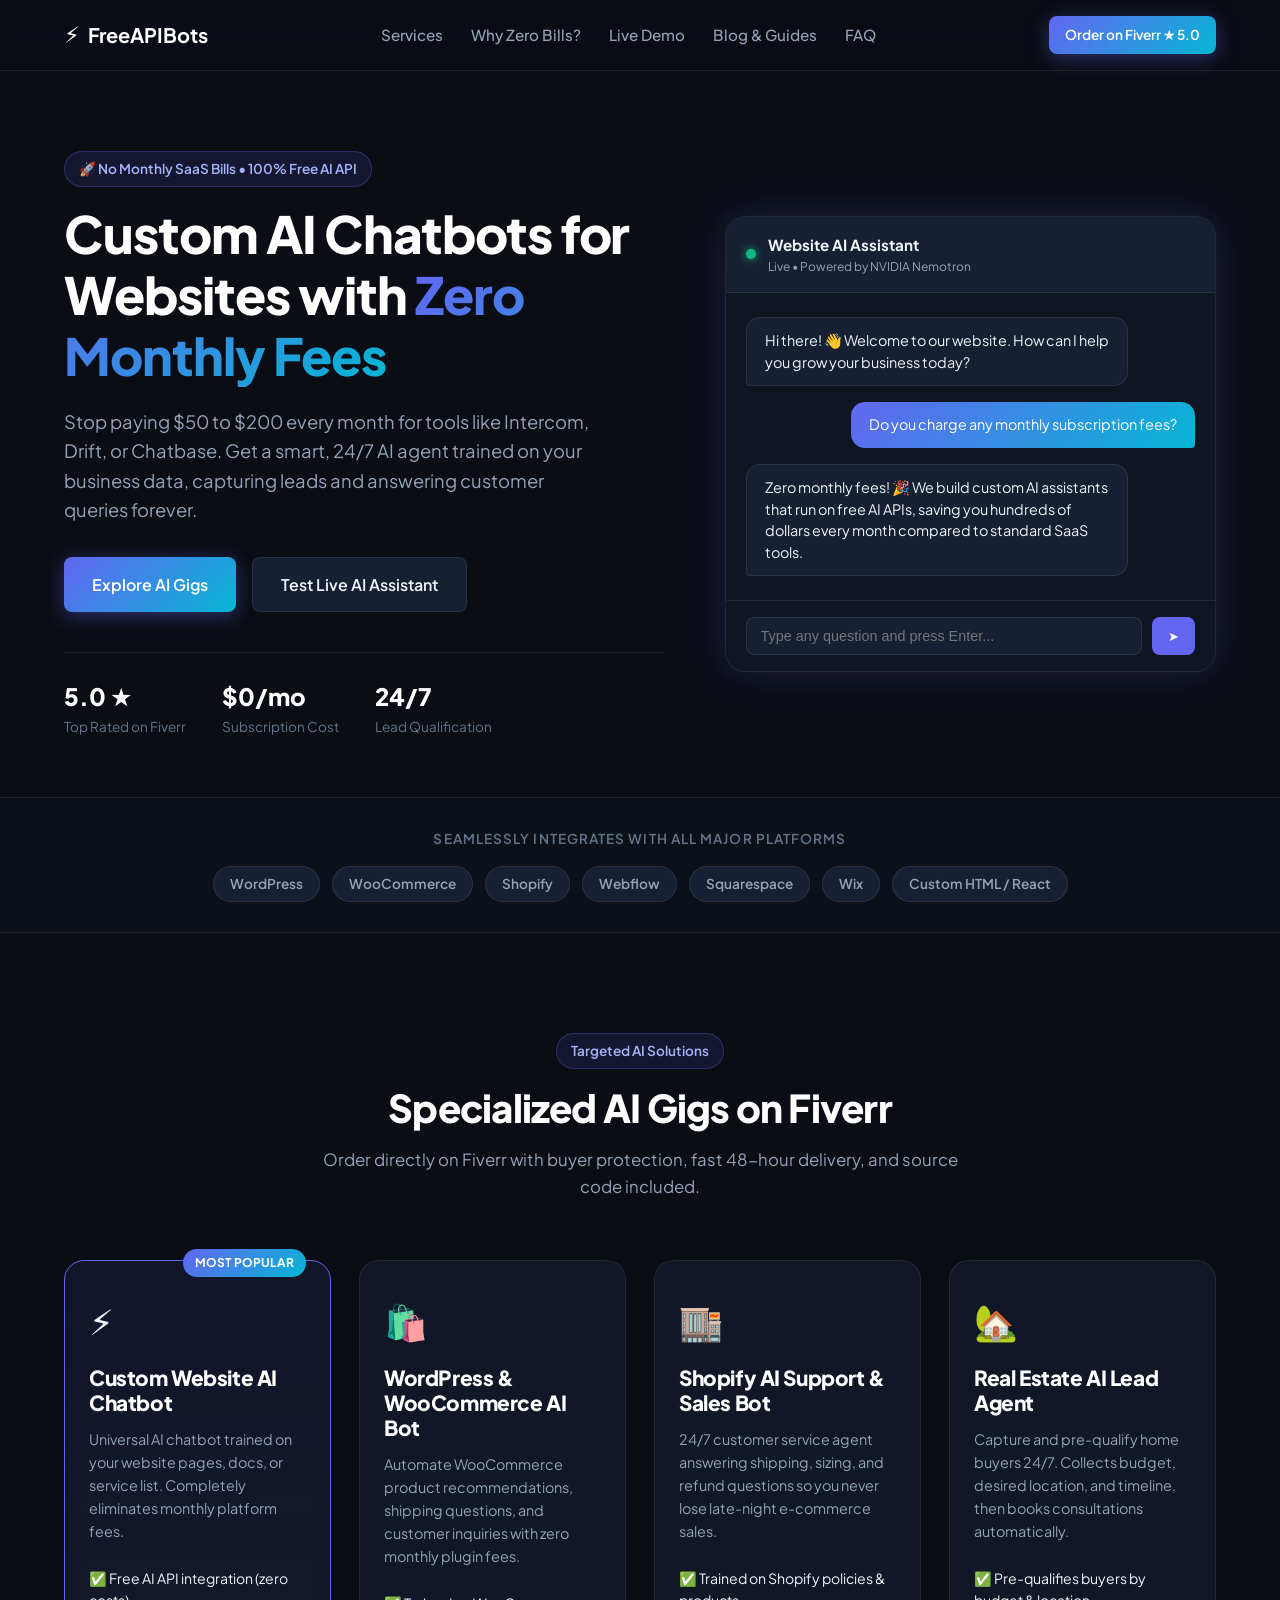
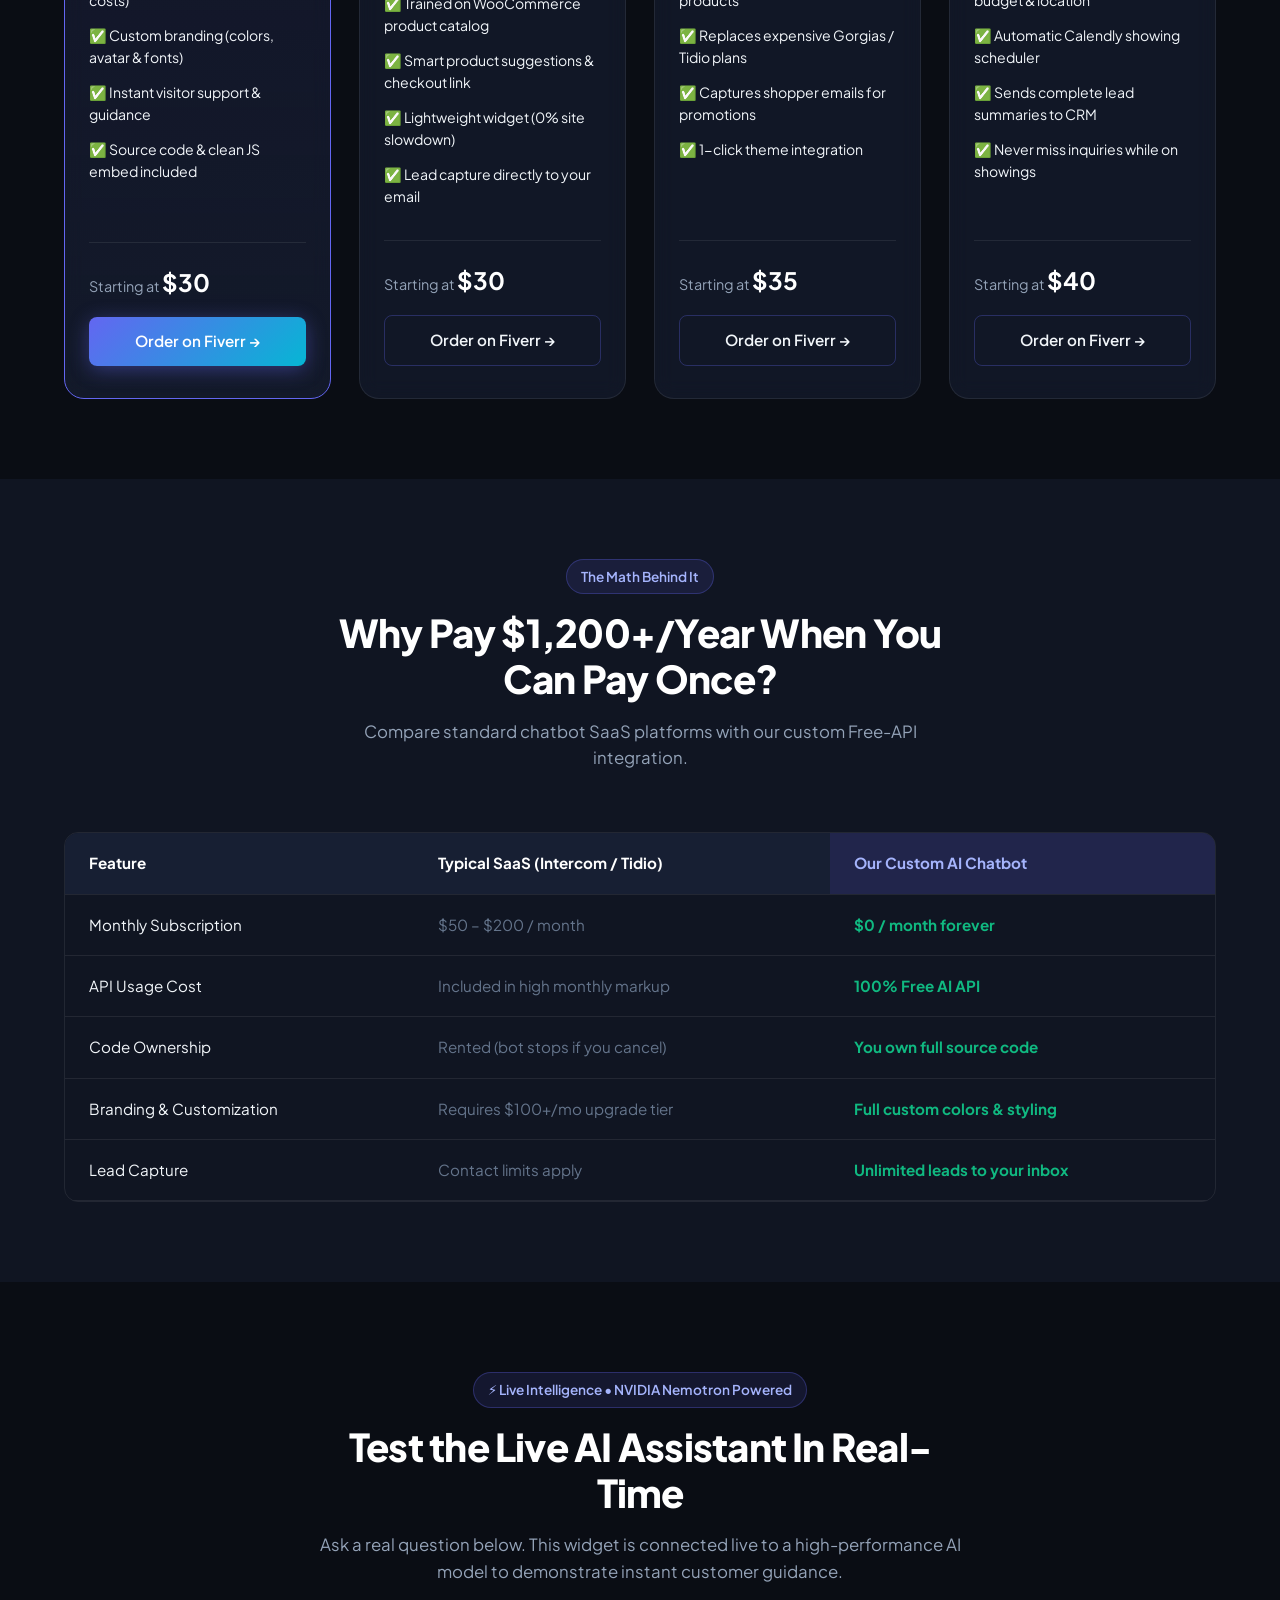
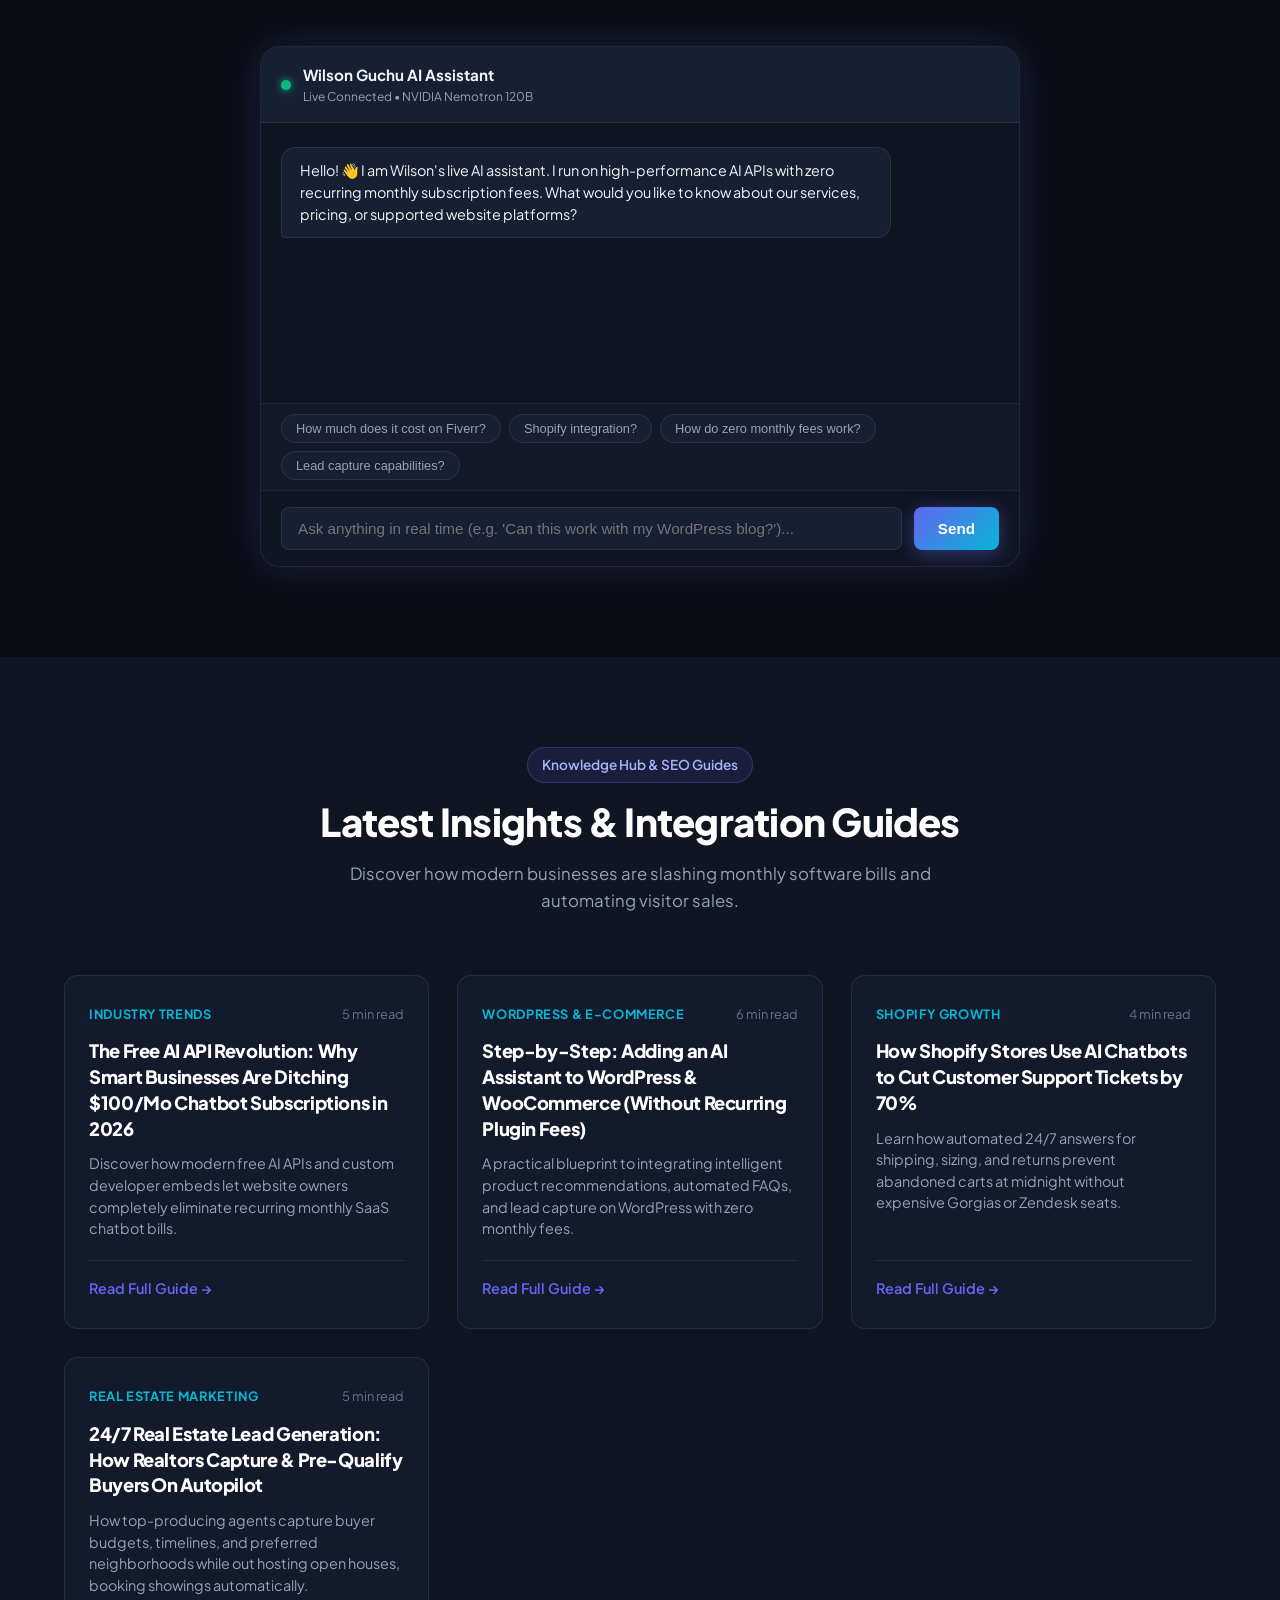
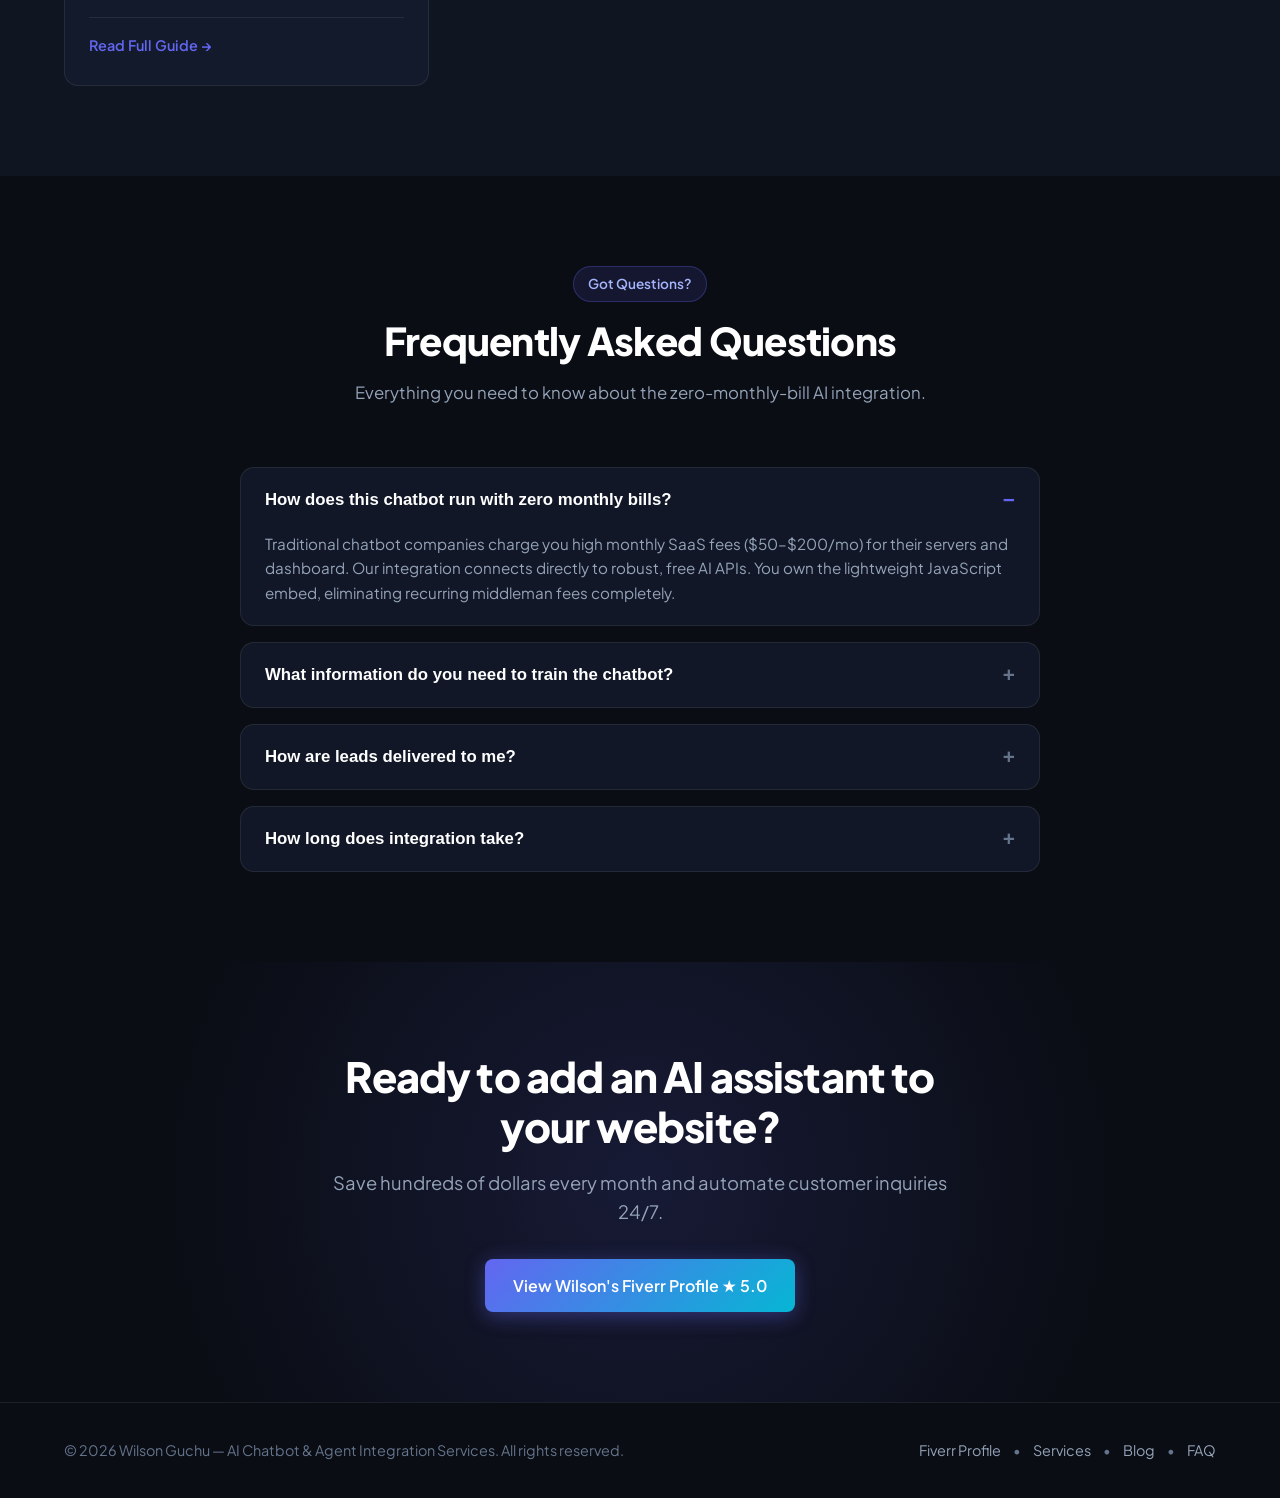
==== index.html @ 33b2b158 "iit" ====
<!DOCTYPE html>
<html lang="en">
<head>
  <meta charset="UTF-8">
  <meta name="viewport" content="width=device-width, initial-scale=1.0">
  <title>Custom AI Chatbot Integration for Websites | Zero Monthly Bills</title>
  <meta name="description" content="Hire an expert AI developer to build custom website chatbots and AI agents with ZERO monthly software fees. Powered by free AI APIs. WordPress, Shopify, Real Estate & more.">
  <meta name="keywords" content="ai chatbot for website, custom ai agent integration, no monthly fee chatbot, chatgpt website integration, wordpress ai chatbot, shopify ai customer support, real estate lead generation bot, free ai api chatbot tutorial">
  <link rel="canonical" href="https://no-monthly-fee-ai-chatbots.netlify.app/">

  <!-- Open Graph / Social Meta -->
  <meta property="og:type" content="website">
  <meta property="og:title" content="Custom AI Chatbots for Websites — Zero Monthly Fees">
  <meta property="og:description" content="Stop paying $50–$200/month for chatbot tools. Get a custom, branded AI agent integrated into your website powered by free AI APIs.">
  <meta property="og:url" content="https://no-monthly-fee-ai-chatbots.netlify.app/">

  <!-- Twitter Meta -->
  <meta name="twitter:card" content="summary_large_image">
  <meta name="twitter:title" content="Custom AI Chatbots for Websites | Zero Monthly Bills">
  <meta name="twitter:description" content="Custom-trained AI agents for WordPress, Shopify, and Real Estate. Zero recurring SaaS fees.">

  <!-- JSON-LD Structured Data for Google & AI Search Engines -->
  <script type="application/ld+json">
  {
    "@context": "https://schema.org",
    "@graph": [
      {
        "@type": "ProfessionalService",
        "@id": "https://no-monthly-fee-ai-chatbots.netlify.app/#service",
        "name": "Wilson Guchu — AI Chatbot & Agent Integration Services",
        "url": "https://no-monthly-fee-ai-chatbots.netlify.app/",
        "description": "Professional integration of custom AI chatbots, customer support agents, and lead generation bots into websites with zero monthly subscription fees.",
        "provider": {
          "@type": "Person",
          "name": "Wilson Guchu",
          "url": "https://www.fiverr.com/wilson_guchu",
          "jobTitle": "Full Stack AI Developer"
        },
        "aggregateRating": {
          "@type": "AggregateRating",
          "ratingValue": "5.0",
          "reviewCount": "1",
          "bestRating": "5"
        },
        "offers": [
          {
            "@type": "Offer",
            "name": "Core Website AI Chatbot Integration",
            "price": "30.00",
            "priceCurrency": "USD",
            "url": "https://www.fiverr.com/wilson_guchu/integrate-ai-agent-to-websites-no-monthly-bills-with-js"
          },
          {
            "@type": "Offer",
            "name": "WordPress & WooCommerce Custom AI Chatbot",
            "price": "30.00",
            "priceCurrency": "USD",
            "url": "https://www.fiverr.com/wilson_guchu/build-a-custom-ai-chatbot-for-wordpress-and-woocommerce-website"
          },
          {
            "@type": "Offer",
            "name": "Shopify AI Customer Support Agent",
            "price": "35.00",
            "priceCurrency": "USD",
            "url": "https://www.fiverr.com/wilson_guchu/create-an-ai-customer-support-chatbot-for-shopify-store"
          },
          {
            "@type": "Offer",
            "name": "Real Estate AI Lead Generation Chatbot",
            "price": "40.00",
            "priceCurrency": "USD",
            "url": "https://www.fiverr.com/wilson_guchu/build-an-ai-lead-generation-chatbot-for-real-estate-websites"
          }
        ]
      },
      {
        "@type": "Blog",
        "@id": "https://no-monthly-fee-ai-chatbots.netlify.app/#blog",
        "name": "AI Chatbot Integration & Automation Insights",
        "description": "Guides and tutorials on building custom AI assistants, reducing monthly software overhead, and boosting website conversions.",
        "blogPost": [
          {
            "@type": "BlogPosting",
            "headline": "The Free AI API Revolution: Why Smart Businesses Are Ditching $100/Mo Chatbot Subscriptions in 2026",
            "author": { "@type": "Person", "name": "Wilson Guchu" },
            "datePublished": "2026-11-16",
            "description": "How modern free AI APIs and custom embeds allow businesses to eliminate recurring monthly SaaS chatbot bills."
          },
          {
            "@type": "BlogPosting",
            "headline": "Step-by-Step: Adding an AI Assistant to WordPress & WooCommerce (Without Recurring Plugin Fees)",
            "author": { "@type": "Person", "name": "Wilson Guchu" },
            "datePublished": "2026-11-14",
            "description": "Practical guide to integrating intelligent product recommendations and FAQ bots on WordPress with zero monthly fees."
          },
          {
            "@type": "BlogPosting",
            "headline": "How Shopify Stores Use AI Chatbots to Cut Customer Support Tickets by 70%",
            "author": { "@type": "Person", "name": "Wilson Guchu" },
            "datePublished": "2026-11-12",
            "description": "Automating 24/7 order tracking, sizing, and refund answers for e-commerce stores without expensive Gorgias or Zendesk tiers."
          },
          {
            "@type": "BlogPosting",
            "headline": "24/7 Real Estate Lead Generation: How Realtors Capture & Pre-Qualify Buyers On Autopilot",
            "author": { "@type": "Person", "name": "Wilson Guchu" },
            "datePublished": "2026-11-10",
            "description": "How top real estate agents qualify buyer budgets and book property showings 24/7 using AI."
          }
        ]
      },
      {
        "@type": "FAQPage",
        "mainEntity": [
          {
            "@type": "Question",
            "name": "How does an AI chatbot work with zero monthly bills?",
            "acceptedAnswer": {
              "@type": "Answer",
              "text": "Traditional platforms charge $50–$200 every month just to host the widget. Our custom AI chatbot runs on free AI APIs, meaning you own the code and pay zero recurring platform or API subscription fees."
            }
          },
          {
            "@type": "Question",
            "name": "Which website platforms are supported?",
            "acceptedAnswer": {
              "@type": "Answer",
              "text": "We support WordPress, WooCommerce, Shopify, Webflow, Squarespace, Wix, and custom-coded websites built with HTML, React, PHP, or JavaScript."
            }
          },
          {
            "@type": "Question",
            "name": "Can the AI chatbot collect customer leads?",
            "acceptedAnswer": {
              "@type": "Answer",
              "text": "Yes. The AI agent asks visitors for their name, email, phone number, and project/purchase details, then forwards the qualified lead instantly to your inbox or CRM."
            }
          },
          {
            "@type": "Question",
            "name": "Will the AI chatbot slow down my website?",
            "acceptedAnswer": {
              "@type": "Answer",
              "text": "No. The integration script is lightweight (under 15KB) and loads asynchronously without impacting Google PageSpeed or Core Web Vitals."
            }
          }
        ]
      }
    ]
  }
  </script>

  <link rel="stylesheet" href="styles.css">
  <link rel="preconnect" href="https://fonts.googleapis.com">
  <link rel="preconnect" href="https://fonts.gstatic.com" crossorigin>
  <link href="https://fonts.googleapis.com/css2?family=Plus+Jakarta+Sans:wght@400;500;600;700;800&display=swap" rel="stylesheet">
</head>
<body>
  <!-- Header / Navigation -->
  <header class="header">
    <div class="container nav-container">
      <a href="#" class="logo">
        <span class="logo-icon">⚡</span>
        <span class="logo-text">FreeAPI<strong>Bots</strong></span>
      </a>
      <nav class="nav">
        <a href="#services">Services</a>
        <a href="#comparison">Why Zero Bills?</a>
        <a href="#demo">Live Demo</a>
        <a href="#blog">Blog & Guides</a>
        <a href="#faq">FAQ</a>
      </nav>
      <a href="https://www.fiverr.com/wilson_guchu" target="_blank" rel="noopener" class="btn btn-primary btn-sm">Order on Fiverr ★ 5.0</a>
    </div>
  </header>

  <!-- Hero Section -->
  <section class="hero">
    <div class="container hero-container">
      <div class="hero-content">
        <div class="badge">🚀 No Monthly SaaS Bills • 100% Free AI API</div>
        <h1 class="hero-title">Custom AI Chatbots for Websites with <span class="gradient-text">Zero Monthly Fees</span></h1>
        <p class="hero-subtitle">
          Stop paying $50 to $200 every month for tools like Intercom, Drift, or Chatbase. Get a smart, 24/7 AI agent trained on your business data, capturing leads and answering customer queries forever.
        </p>
        <div class="hero-actions">
          <a href="#services" class="btn btn-primary btn-lg">Explore AI Gigs</a>
          <a href="#demo" class="btn btn-secondary btn-lg">Test Live AI Assistant</a>
        </div>
        <div class="hero-stats">
          <div class="stat-item">
            <span class="stat-val">5.0 ★</span>
            <span class="stat-lbl">Top Rated on Fiverr</span>
          </div>
          <div class="stat-item">
            <span class="stat-val">$0/mo</span>
            <span class="stat-lbl">Subscription Cost</span>
          </div>
          <div class="stat-item">
            <span class="stat-val">24/7</span>
            <span class="stat-lbl">Lead Qualification</span>
          </div>
        </div>
      </div>

      <div class="hero-preview">
        <div class="chat-mockup">
          <div class="chat-header">
            <div class="chat-status-dot"></div>
            <div>
              <div class="chat-title">Website AI Assistant</div>
              <div class="chat-status">Live • Powered by NVIDIA Nemotron</div>
            </div>
          </div>
          <div class="chat-body" id="heroChatBody">
            <div class="chat-bubble bot">
              Hi there! 👋 Welcome to our website. How can I help you grow your business today?
            </div>
            <div class="chat-bubble user">
              Do you charge any monthly subscription fees?
            </div>
            <div class="chat-bubble bot">
              Zero monthly fees! 🎉 We build custom AI assistants that run on free AI APIs, saving you hundreds of dollars every month compared to standard SaaS tools.
            </div>
          </div>
          <form class="chat-footer" id="heroChatForm" onsubmit="handleHeroChatSubmit(event)">
            <input type="text" id="heroUserInput" placeholder="Type any question and press Enter..." autocomplete="off">
            <button type="submit" class="chat-send-btn">➤</button>
          </form>
        </div>
      </div>
    </div>
  </section>

  <!-- Supported Platforms -->
  <section class="platforms">
    <div class="container">
      <p class="platforms-title">Seamlessly integrates with all major platforms</p>
      <div class="platform-logos">
        <span class="platform-badge">WordPress</span>
        <span class="platform-badge">WooCommerce</span>
        <span class="platform-badge">Shopify</span>
        <span class="platform-badge">Webflow</span>
        <span class="platform-badge">Squarespace</span>
        <span class="platform-badge">Wix</span>
        <span class="platform-badge">Custom HTML / React</span>
      </div>
    </div>
  </section>

  <!-- Service Offerings / Fiverr Gigs -->
  <section class="services" id="services">
    <div class="container">
      <div class="section-header">
        <div class="badge">Targeted AI Solutions</div>
        <h2>Specialized AI Gigs on Fiverr</h2>
        <p>Order directly on Fiverr with buyer protection, fast 48-hour delivery, and source code included.</p>
      </div>

      <div class="services-grid">
        <!-- Gig 1: Core Gig -->
        <div class="service-card featured">
          <div class="card-tag">Most Popular</div>
          <div class="card-icon">⚡</div>
          <h3>Custom Website AI Chatbot</h3>
          <p class="card-desc">Universal AI chatbot trained on your website pages, docs, or service list. Completely eliminates monthly platform fees.</p>
          <ul class="card-features">
            <li>✅ Free AI API integration (zero costs)</li>
            <li>✅ Custom branding (colors, avatar & fonts)</li>
            <li>✅ Instant visitor support & guidance</li>
            <li>✅ Source code & clean JS embed included</li>
          </ul>
          <div class="card-footer">
            <div class="card-price">Starting at <strong>$30</strong></div>
            <a href="https://www.fiverr.com/wilson_guchu/integrate-ai-agent-to-websites-no-monthly-bills-with-js" target="_blank" rel="noopener" class="btn btn-primary btn-block">Order on Fiverr →</a>
          </div>
        </div>

        <!-- Gig 2: WordPress / WooCommerce -->
        <div class="service-card">
          <div class="card-icon">🛍️</div>
          <h3>WordPress & WooCommerce AI Bot</h3>
          <p class="card-desc">Automate WooCommerce product recommendations, shipping questions, and customer inquiries with zero monthly plugin fees.</p>
          <ul class="card-features">
            <li>✅ Trained on WooCommerce product catalog</li>
            <li>✅ Smart product suggestions & checkout link</li>
            <li>✅ Lightweight widget (0% site slowdown)</li>
            <li>✅ Lead capture directly to your email</li>
          </ul>
          <div class="card-footer">
            <div class="card-price">Starting at <strong>$30</strong></div>
            <a href="https://www.fiverr.com/wilson_guchu/build-a-custom-ai-chatbot-for-wordpress-and-woocommerce-website" target="_blank" rel="noopener" class="btn btn-outline btn-block">Order on Fiverr →</a>
          </div>
        </div>

        <!-- Gig 3: Shopify Support Agent -->
        <div class="service-card">
          <div class="card-icon">🏬</div>
          <h3>Shopify AI Support & Sales Bot</h3>
          <p class="card-desc">24/7 customer service agent answering shipping, sizing, and refund questions so you never lose late-night e-commerce sales.</p>
          <ul class="card-features">
            <li>✅ Trained on Shopify policies & products</li>
            <li>✅ Replaces expensive Gorgias / Tidio plans</li>
            <li>✅ Captures shopper emails for promotions</li>
            <li>✅ 1-click theme integration</li>
          </ul>
          <div class="card-footer">
            <div class="card-price">Starting at <strong>$35</strong></div>
            <a href="https://www.fiverr.com/wilson_guchu/create-an-ai-customer-support-chatbot-for-shopify-store" target="_blank" rel="noopener" class="btn btn-outline btn-block">Order on Fiverr →</a>
          </div>
        </div>

        <!-- Gig 4: Real Estate Lead Gen -->
        <div class="service-card">
          <div class="card-icon">🏡</div>
          <h3>Real Estate AI Lead Agent</h3>
          <p class="card-desc">Capture and pre-qualify home buyers 24/7. Collects budget, desired location, and timeline, then books consultations automatically.</p>
          <ul class="card-features">
            <li>✅ Pre-qualifies buyers by budget & location</li>
            <li>✅ Automatic Calendly showing scheduler</li>
            <li>✅ Sends complete lead summaries to CRM</li>
            <li>✅ Never miss inquiries while on showings</li>
          </ul>
          <div class="card-footer">
            <div class="card-price">Starting at <strong>$40</strong></div>
            <a href="https://www.fiverr.com/wilson_guchu/build-an-ai-lead-generation-chatbot-for-real-estate-websites" target="_blank" rel="noopener" class="btn btn-outline btn-block">Order on Fiverr →</a>
          </div>
        </div>
      </div>
    </div>
  </section>

  <!-- Cost Comparison Table -->
  <section class="comparison" id="comparison">
    <div class="container">
      <div class="section-header">
        <div class="badge">The Math Behind It</div>
        <h2>Why Pay $1,200+/Year When You Can Pay Once?</h2>
        <p>Compare standard chatbot SaaS platforms with our custom Free-API integration.</p>
      </div>

      <div class="table-wrapper">
        <table class="comparison-table">
          <thead>
            <tr>
              <th>Feature</th>
              <th>Typical SaaS (Intercom / Tidio)</th>
              <th class="highlight">Our Custom AI Chatbot</th>
            </tr>
          </thead>
          <tbody>
            <tr>
              <td>Monthly Subscription</td>
              <td class="negative">$50 – $200 / month</td>
              <td class="positive"><strong>$0 / month forever</strong></td>
            </tr>
            <tr>
              <td>API Usage Cost</td>
              <td class="negative">Included in high monthly markup</td>
              <td class="positive"><strong>100% Free AI API</strong></td>
            </tr>
            <tr>
              <td>Code Ownership</td>
              <td class="negative">Rented (bot stops if you cancel)</td>
              <td class="positive"><strong>You own full source code</strong></td>
            </tr>
            <tr>
              <td>Branding & Customization</td>
              <td class="negative">Requires $100+/mo upgrade tier</td>
              <td class="positive"><strong>Full custom colors & styling</strong></td>
            </tr>
            <tr>
              <td>Lead Capture</td>
              <td class="negative">Contact limits apply</td>
              <td class="positive"><strong>Unlimited leads to your inbox</strong></td>
            </tr>
          </tbody>
        </table>
      </div>
    </div>
  </section>

  <!-- Interactive Live Demo Section (POWERED BY LIVE NVIDIA AI) -->
  <section class="demo-section" id="demo">
    <div class="container">
      <div class="section-header">
        <div class="badge">⚡ Live Intelligence • NVIDIA Nemotron Powered</div>
        <h2>Test the Live AI Assistant In Real-Time</h2>
        <p>Ask a real question below. This widget is connected live to a high-performance AI model to demonstrate instant customer guidance.</p>
      </div>

      <div class="interactive-chat-box">
        <div class="chat-header">
          <div class="chat-status-dot"></div>
          <div>
            <div class="chat-title">Wilson Guchu AI Assistant</div>
            <div class="chat-status">Live Connected • NVIDIA Nemotron 120B</div>
          </div>
        </div>
        <div class="interactive-chat-messages" id="interactiveChat">
          <div class="chat-bubble bot">
            Hello! 👋 I am Wilson's live AI assistant. I run on high-performance AI APIs with zero recurring monthly subscription fees. What would you like to know about our services, pricing, or supported website platforms?
          </div>
        </div>
        <div class="quick-chips">
          <button class="chip" onclick="sendQuickMessage('How much does it cost to integrate on Fiverr?')">How much does it cost on Fiverr?</button>
          <button class="chip" onclick="sendQuickMessage('Can you build an AI bot for my Shopify store?')">Shopify integration?</button>
          <button class="chip" onclick="sendQuickMessage('How do I avoid monthly subscription fees?')">How do zero monthly fees work?</button>
          <button class="chip" onclick="sendQuickMessage('Can the bot capture customer emails and leads?')">Lead capture capabilities?</button>
        </div>
        <form class="interactive-chat-form" id="chatForm" onsubmit="handleChatSubmit(event)">
          <input type="text" id="userInput" placeholder="Ask anything in real time (e.g. 'Can this work with my WordPress blog?')..." autocomplete="off">
          <button type="submit" class="btn btn-primary">Send</button>
        </form>
      </div>
    </div>
  </section>

  <!-- NEW: SEO Blogs & Guides Section -->
  <section class="blog-section" id="blog">
    <div class="container">
      <div class="section-header">
        <div class="badge">Knowledge Hub & SEO Guides</div>
        <h2>Latest Insights & Integration Guides</h2>
        <p>Discover how modern businesses are slashing monthly software bills and automating visitor sales.</p>
      </div>

      <div class="blog-grid">
        <!-- Blog 1 -->
        <article class="blog-card" onclick="openBlogModal('free-ai-revolution')">
          <div class="blog-meta-top">
            <span class="blog-cat">Industry Trends</span>
            <span class="blog-read">5 min read</span>
          </div>
          <h3>The Free AI API Revolution: Why Smart Businesses Are Ditching $100/Mo Chatbot Subscriptions in 2026</h3>
          <p>Discover how modern free AI APIs and custom developer embeds let website owners completely eliminate recurring monthly SaaS chatbot bills.</p>
          <div class="blog-footer">
            <span class="read-more">Read Full Guide →</span>
          </div>
        </article>

        <!-- Blog 2 -->
        <article class="blog-card" onclick="openBlogModal('wordpress-ai-guide')">
          <div class="blog-meta-top">
            <span class="blog-cat">WordPress & E-Commerce</span>
            <span class="blog-read">6 min read</span>
          </div>
          <h3>Step-by-Step: Adding an AI Assistant to WordPress & WooCommerce (Without Recurring Plugin Fees)</h3>
          <p>A practical blueprint to integrating intelligent product recommendations, automated FAQs, and lead capture on WordPress with zero monthly fees.</p>
          <div class="blog-footer">
            <span class="read-more">Read Full Guide →</span>
          </div>
        </article>

        <!-- Blog 3 -->
        <article class="blog-card" onclick="openBlogModal('shopify-support-playbook')">
          <div class="blog-meta-top">
            <span class="blog-cat">Shopify Growth</span>
            <span class="blog-read">4 min read</span>
          </div>
          <h3>How Shopify Stores Use AI Chatbots to Cut Customer Support Tickets by 70%</h3>
          <p>Learn how automated 24/7 answers for shipping, sizing, and returns prevent abandoned carts at midnight without expensive Gorgias or Zendesk seats.</p>
          <div class="blog-footer">
            <span class="read-more">Read Full Guide →</span>
          </div>
        </article>

        <!-- Blog 4 -->
        <article class="blog-card" onclick="openBlogModal('real-estate-lead-gen')">
          <div class="blog-meta-top">
            <span class="blog-cat">Real Estate Marketing</span>
            <span class="blog-read">5 min read</span>
          </div>
          <h3>24/7 Real Estate Lead Generation: How Realtors Capture & Pre-Qualify Buyers On Autopilot</h3>
          <p>How top-producing agents capture buyer budgets, timelines, and preferred neighborhoods while out hosting open houses, booking showings automatically.</p>
          <div class="blog-footer">
            <span class="read-more">Read Full Guide →</span>
          </div>
        </article>
      </div>
    </div>
  </section>

  <!-- FAQ Section -->
  <section class="faq" id="faq">
    <div class="container">
      <div class="section-header">
        <div class="badge">Got Questions?</div>
        <h2>Frequently Asked Questions</h2>
        <p>Everything you need to know about the zero-monthly-bill AI integration.</p>
      </div>

      <div class="faq-list">
        <div class="faq-item">
          <button class="faq-question">How does this chatbot run with zero monthly bills?</button>
          <div class="faq-answer">
            <p>Traditional chatbot companies charge you high monthly SaaS fees ($50–$200/mo) for their servers and dashboard. Our integration connects directly to robust, free AI APIs. You own the lightweight JavaScript embed, eliminating recurring middleman fees completely.</p>
          </div>
        </div>

        <div class="faq-item">
          <button class="faq-question">What information do you need to train the chatbot?</button>
          <div class="faq-answer">
            <p>Simply provide your website link and any FAQs, service descriptions, pricing lists, or product details. The AI is custom-prompted and trained on this information to represent your business accurately.</p>
          </div>
        </div>

        <div class="faq-item">
          <button class="faq-question">How are leads delivered to me?</button>
          <div class="faq-answer">
            <p>Whenever a visitor provides their name, email, phone number, or inquiry details, the chatbot instantly emails the lead to your chosen email address or routes it directly to your CRM webhook.</p>
          </div>
        </div>

        <div class="faq-item">
          <button class="faq-question">How long does integration take?</button>
          <div class="faq-answer">
            <p>Most gig packages are delivered within 48 to 72 hours. All deliveries include clean source code, installation instructions, and testing on your staging or live website.</p>
          </div>
        </div>
      </div>
    </div>
  </section>

  <!-- CTA Banner -->
  <section class="cta-banner">
    <div class="container cta-container">
      <h2>Ready to add an AI assistant to your website?</h2>
      <p>Save hundreds of dollars every month and automate customer inquiries 24/7.</p>
      <div class="cta-actions">
        <a href="https://www.fiverr.com/wilson_guchu" target="_blank" rel="noopener" class="btn btn-primary btn-lg">View Wilson's Fiverr Profile ★ 5.0</a>
      </div>
    </div>
  </section>

  <!-- Footer -->
  <footer class="footer">
    <div class="container footer-container">
      <p>© 2026 Wilson Guchu — AI Chatbot & Agent Integration Services. All rights reserved.</p>
      <p class="footer-links">
        <a href="https://www.fiverr.com/wilson_guchu" target="_blank" rel="noopener">Fiverr Profile</a> •
        <a href="#services">Services</a> •
        <a href="#blog">Blog</a> •
        <a href="#faq">FAQ</a>
      </p>
    </div>
  </footer>

  <!-- Modal for In-Depth Blog Articles -->
  <div class="modal-overlay" id="blogModal">
    <div class="modal-dialog">
      <button class="modal-close" onclick="closeBlogModal()">✕</button>
      <div class="modal-header">
        <div class="modal-meta" id="modalMeta">Category • Date</div>
        <h2 class="modal-title" id="modalTitle">Article Title</h2>
      </div>
      <div class="modal-body" id="modalBody">
        <!-- Injected via script.js -->
      </div>
    </div>
  </div>

  <script src="script.js"></script>
</body>
</html>
---- styles.css ----
/* ==========================================================================
   CSS Stylesheet for AI Chatbot Marketing Website
   ========================================================================== */

:root {
  --bg-primary: #0a0d14;
  --bg-secondary: #101522;
  --bg-tertiary: #171f33;
  --bg-card: rgba(23, 31, 51, 0.6);
  --border-color: rgba(255, 255, 255, 0.08);
  --border-highlight: rgba(99, 102, 241, 0.3);
  --text-main: #f1f5f9;
  --text-muted: #94a3b8;
  --text-dim: #64748b;
  --accent-primary: #6366f1;
  --accent-secondary: #06b6d4;
  --accent-gradient: linear-gradient(135deg, #6366f1 0%, #06b6d4 100%);
  --success: #10b981;
  --warning: #f59e0b;
  --danger: #ef4444;
  --font-family: 'Plus Jakarta Sans', system-ui, -apple-system, sans-serif;
  --radius-sm: 8px;
  --radius-md: 14px;
  --radius-lg: 20px;
  --shadow-glow: 0 0 40px rgba(99, 102, 241, 0.2);
}

*, *::before, *::after {
  box-sizing: border-box;
  margin: 0;
  padding: 0;
}

html {
  scroll-behavior: smooth;
  font-family: var(--font-family);
  background-color: var(--bg-primary);
  color: var(--text-main);
  line-height: 1.6;
}

body {
  overflow-x: hidden;
  min-height: 100vh;
}

.container {
  max-width: 1200px;
  margin: 0 auto;
  padding: 0 24px;
}

/* Typography & Utilities */
h1, h2, h3 {
  font-weight: 800;
  line-height: 1.2;
  color: #fff;
  letter-spacing: -0.02em;
}

.gradient-text {
  background: var(--accent-gradient);
  -webkit-background-clip: text;
  -webkit-text-fill-color: transparent;
}

.badge {
  display: inline-flex;
  align-items: center;
  gap: 6px;
  padding: 6px 14px;
  border-radius: 9999px;
  font-size: 0.85rem;
  font-weight: 600;
  background: rgba(99, 102, 241, 0.12);
  border: 1px solid rgba(99, 102, 241, 0.3);
  color: #a5b4fc;
  margin-bottom: 16px;
}

/* Buttons */
.btn {
  display: inline-flex;
  align-items: center;
  justify-content: center;
  gap: 8px;
  padding: 12px 24px;
  border-radius: var(--radius-sm);
  font-weight: 600;
  font-size: 0.95rem;
  text-decoration: none;
  cursor: pointer;
  transition: all 0.25s ease;
  border: none;
}

.btn-primary {
  background: var(--accent-gradient);
  color: #ffffff;
  box-shadow: 0 4px 20px rgba(99, 102, 241, 0.4);
}

.btn-primary:hover {
  transform: translateY(-2px);
  box-shadow: 0 6px 25px rgba(99, 102, 241, 0.6);
}

.btn-secondary {
  background: var(--bg-tertiary);
  color: var(--text-main);
  border: 1px solid var(--border-color);
}

.btn-secondary:hover {
  background: rgba(255, 255, 255, 0.08);
  border-color: rgba(255, 255, 255, 0.2);
}

.btn-outline {
  background: transparent;
  color: var(--text-main);
  border: 1px solid var(--border-highlight);
}

.btn-outline:hover {
  background: rgba(99, 102, 241, 0.1);
  border-color: var(--accent-primary);
  color: #fff;
}

.btn-sm {
  padding: 8px 16px;
  font-size: 0.85rem;
}

.btn-lg {
  padding: 14px 28px;
  font-size: 1rem;
}

.btn-block {
  width: 100%;
}

/* Header */
.header {
  position: sticky;
  top: 0;
  z-index: 100;
  backdrop-filter: blur(16px);
  background: rgba(10, 13, 20, 0.85);
  border-bottom: 1px solid var(--border-color);
  padding: 16px 0;
}

.nav-container {
  display: flex;
  align-items: center;
  justify-content: space-between;
}

.logo {
  display: flex;
  align-items: center;
  gap: 8px;
  text-decoration: none;
  color: #fff;
  font-size: 1.25rem;
  font-weight: 700;
}

.logo-icon {
  font-size: 1.4rem;
}

.nav {
  display: flex;
  gap: 28px;
}

.nav a {
  text-decoration: none;
  color: var(--text-muted);
  font-size: 0.95rem;
  font-weight: 500;
  transition: color 0.2s;
}

.nav a:hover {
  color: #fff;
}

/* Hero Section */
.hero {
  padding: 80px 0 60px;
  position: relative;
}

.hero-container {
  display: grid;
  grid-template-columns: 1.1fr 0.9fr;
  gap: 60px;
  align-items: center;
}

.hero-title {
  font-size: 3.2rem;
  margin-bottom: 20px;
}

.hero-subtitle {
  font-size: 1.15rem;
  color: var(--text-muted);
  margin-bottom: 32px;
  max-width: 540px;
}

.hero-actions {
  display: flex;
  gap: 16px;
  margin-bottom: 40px;
}

.hero-stats {
  display: flex;
  gap: 36px;
  padding-top: 24px;
  border-top: 1px solid var(--border-color);
}

.stat-item {
  display: flex;
  flex-direction: column;
}

.stat-val {
  font-size: 1.5rem;
  font-weight: 800;
  color: #fff;
}

.stat-lbl {
  font-size: 0.85rem;
  color: var(--text-dim);
}

/* Chat Mockup */
.chat-mockup {
  background: var(--bg-secondary);
  border: 1px solid var(--border-color);
  border-radius: var(--radius-lg);
  box-shadow: var(--shadow-glow);
  overflow: hidden;
}

.chat-header {
  display: flex;
  align-items: center;
  gap: 12px;
  padding: 16px 20px;
  background: var(--bg-tertiary);
  border-bottom: 1px solid var(--border-color);
}

.chat-status-dot {
  width: 10px;
  height: 10px;
  border-radius: 50%;
  background: var(--success);
  box-shadow: 0 0 8px var(--success);
}

.chat-title {
  font-weight: 700;
  font-size: 0.95rem;
}

.chat-status {
  font-size: 0.75rem;
  color: var(--text-muted);
}

.chat-body {
  padding: 24px 20px;
  display: flex;
  flex-direction: column;
  gap: 16px;
  min-height: 280px;
}

.chat-bubble {
  max-width: 85%;
  padding: 12px 18px;
  border-radius: var(--radius-md);
  font-size: 0.9rem;
  line-height: 1.5;
  animation: fadeIn 0.25s ease-in;
}

@keyframes fadeIn {
  from { opacity: 0; transform: translateY(6px); }
  to { opacity: 1; transform: translateY(0); }
}

.chat-bubble.bot {
  background: var(--bg-tertiary);
  color: var(--text-main);
  align-self: flex-start;
  border-bottom-left-radius: 4px;
  border: 1px solid var(--border-color);
}

.chat-bubble.user {
  background: var(--accent-gradient);
  color: #fff;
  align-self: flex-end;
  border-bottom-right-radius: 4px;
}

/* Typing Indicator Animation */
.chat-bubble.typing {
  display: inline-flex;
  align-items: center;
  gap: 4px;
  padding: 14px 20px;
}

.dot {
  width: 6px;
  height: 6px;
  background: var(--text-muted);
  border-radius: 50%;
  display: inline-block;
  animation: bounce 1.2s infinite ease-in-out;
}

.dot:nth-child(2) { animation-delay: 0.2s; }
.dot:nth-child(3) { animation-delay: 0.4s; }

@keyframes bounce {
  0%, 80%, 100% { transform: translateY(0); opacity: 0.4; }
  40% { transform: translateY(-6px); opacity: 1; }
}

.chat-footer {
  display: flex;
  gap: 10px;
  padding: 16px 20px;
  border-top: 1px solid var(--border-color);
  background: var(--bg-secondary);
}

.chat-footer input {
  flex: 1;
  background: var(--bg-tertiary);
  border: 1px solid var(--border-color);
  border-radius: var(--radius-sm);
  padding: 10px 14px;
  color: #fff;
  font-size: 0.9rem;
  outline: none;
}

.chat-footer input:focus {
  border-color: var(--accent-primary);
}

.chat-send-btn {
  background: var(--accent-primary);
  border: none;
  color: #fff;
  padding: 0 16px;
  border-radius: var(--radius-sm);
  cursor: pointer;
}

/* Platforms Banner */
.platforms {
  padding: 30px 0;
  border-top: 1px solid var(--border-color);
  border-bottom: 1px solid var(--border-color);
  background: rgba(16, 21, 34, 0.4);
  text-align: center;
}

.platforms-title {
  font-size: 0.85rem;
  text-transform: uppercase;
  letter-spacing: 0.08em;
  color: var(--text-dim);
  margin-bottom: 16px;
  font-weight: 600;
}

.platform-logos {
  display: flex;
  justify-content: center;
  flex-wrap: wrap;
  gap: 12px;
}

.platform-badge {
  padding: 6px 16px;
  background: var(--bg-tertiary);
  border: 1px solid var(--border-color);
  border-radius: 9999px;
  font-size: 0.85rem;
  font-weight: 600;
  color: var(--text-muted);
}

/* Services / Gigs Section */
.services {
  padding: 100px 0 80px;
}

.section-header {
  text-align: center;
  max-width: 650px;
  margin: 0 auto 60px;
}

.section-header h2 {
  font-size: 2.4rem;
  margin-bottom: 16px;
}

.section-header p {
  color: var(--text-muted);
  font-size: 1.05rem;
}

.services-grid {
  display: grid;
  grid-template-columns: repeat(auto-fit, minmax(260px, 1fr));
  gap: 28px;
}

.service-card {
  background: var(--bg-card);
  border: 1px solid var(--border-color);
  border-radius: var(--radius-lg);
  padding: 32px 24px;
  display: flex;
  flex-direction: column;
  position: relative;
  transition: transform 0.3s, border-color 0.3s;
  backdrop-filter: blur(10px);
}

.service-card:hover {
  transform: translateY(-6px);
  border-color: var(--border-highlight);
}

.service-card.featured {
  border-color: var(--accent-primary);
  background: linear-gradient(180deg, rgba(99, 102, 241, 0.1) 0%, rgba(23, 31, 51, 0.7) 100%);
}

.card-tag {
  position: absolute;
  top: -12px;
  right: 24px;
  background: var(--accent-gradient);
  color: #fff;
  font-size: 0.75rem;
  font-weight: 700;
  padding: 4px 12px;
  border-radius: 9999px;
  text-transform: uppercase;
}

.card-icon {
  font-size: 2.2rem;
  margin-bottom: 16px;
}

.service-card h3 {
  font-size: 1.3rem;
  margin-bottom: 12px;
}

.card-desc {
  color: var(--text-muted);
  font-size: 0.9rem;
  margin-bottom: 24px;
  flex-grow: 0;
}

.card-features {
  list-style: none;
  display: flex;
  flex-direction: column;
  gap: 12px;
  margin-bottom: 32px;
  flex-grow: 1;
}

.card-features li {
  font-size: 0.88rem;
  color: var(--text-main);
}

.card-footer {
  border-top: 1px solid var(--border-color);
  padding-top: 20px;
}

.card-price {
  font-size: 0.9rem;
  color: var(--text-muted);
  margin-bottom: 16px;
}

.card-price strong {
  font-size: 1.5rem;
  color: #fff;
}

/* Comparison Section */
.comparison {
  padding: 80px 0;
  background: var(--bg-secondary);
}

.table-wrapper {
  overflow-x: auto;
  border-radius: var(--radius-md);
  border: 1px solid var(--border-color);
}

.comparison-table {
  width: 100%;
  border-collapse: collapse;
  text-align: left;
}

.comparison-table th, .comparison-table td {
  padding: 18px 24px;
  border-bottom: 1px solid var(--border-color);
  font-size: 0.95rem;
}

.comparison-table th {
  background: var(--bg-tertiary);
  color: #fff;
  font-weight: 700;
}

.comparison-table th.highlight {
  background: rgba(99, 102, 241, 0.2);
  color: #a5b4fc;
}

.comparison-table td.positive {
  color: var(--success);
}

.comparison-table td.negative {
  color: var(--text-dim);
}

/* Demo Section */
.demo-section {
  padding: 90px 0;
}

.interactive-chat-box {
  max-width: 760px;
  margin: 0 auto;
  background: var(--bg-secondary);
  border: 1px solid var(--border-color);
  border-radius: var(--radius-lg);
  overflow: hidden;
  box-shadow: var(--shadow-glow);
}

.interactive-chat-messages {
  padding: 24px 20px;
  min-height: 280px;
  max-height: 400px;
  overflow-y: auto;
  display: flex;
  flex-direction: column;
  gap: 14px;
}

.quick-chips {
  display: flex;
  gap: 8px;
  padding: 10px 20px;
  flex-wrap: wrap;
  border-top: 1px solid var(--border-color);
  background: rgba(23, 31, 51, 0.4);
}

.chip {
  background: var(--bg-tertiary);
  border: 1px solid var(--border-color);
  border-radius: 9999px;
  color: var(--text-muted);
  font-size: 0.8rem;
  padding: 6px 14px;
  cursor: pointer;
  transition: all 0.2s;
}

.chip:hover {
  background: rgba(99, 102, 241, 0.2);
  color: #fff;
  border-color: var(--accent-primary);
}

.interactive-chat-form {
  display: flex;
  gap: 12px;
  padding: 16px 20px;
  border-top: 1px solid var(--border-color);
  background: var(--bg-secondary);
}

.interactive-chat-form input {
  flex: 1;
  background: var(--bg-tertiary);
  border: 1px solid var(--border-color);
  border-radius: var(--radius-sm);
  padding: 12px 16px;
  color: #fff;
  font-size: 0.95rem;
  outline: none;
}

.interactive-chat-form input:focus {
  border-color: var(--accent-primary);
}

/* ==========================================================================
   Blog & SEO Articles Section
   ========================================================================== */
.blog-section {
  padding: 90px 0;
  background: var(--bg-secondary);
}

.blog-grid {
  display: grid;
  grid-template-columns: repeat(auto-fit, minmax(280px, 1fr));
  gap: 28px;
}

.blog-card {
  background: var(--bg-card);
  border: 1px solid var(--border-color);
  border-radius: var(--radius-md);
  padding: 28px 24px;
  display: flex;
  flex-direction: column;
  cursor: pointer;
  transition: transform 0.25s, border-color 0.25s;
}

.blog-card:hover {
  transform: translateY(-5px);
  border-color: var(--border-highlight);
}

.blog-meta-top {
  display: flex;
  justify-content: space-between;
  align-items: center;
  margin-bottom: 14px;
  font-size: 0.8rem;
}

.blog-cat {
  color: var(--accent-secondary);
  font-weight: 700;
  text-transform: uppercase;
  letter-spacing: 0.05em;
}

.blog-read {
  color: var(--text-dim);
}

.blog-card h3 {
  font-size: 1.15rem;
  margin-bottom: 12px;
  color: #fff;
  line-height: 1.4;
}

.blog-card p {
  font-size: 0.9rem;
  color: var(--text-muted);
  line-height: 1.5;
  margin-bottom: 20px;
  flex-grow: 1;
}

.blog-footer {
  border-top: 1px solid var(--border-color);
  padding-top: 14px;
}

.read-more {
  color: var(--accent-primary);
  font-size: 0.9rem;
  font-weight: 600;
}

/* Modal Article Reader */
.modal-overlay {
  position: fixed;
  top: 0;
  left: 0;
  width: 100vw;
  height: 100vh;
  background: rgba(0, 0, 0, 0.75);
  backdrop-filter: blur(8px);
  z-index: 1000;
  display: none;
  align-items: center;
  justify-content: center;
  padding: 20px;
}

.modal-overlay.active {
  display: flex;
}

.modal-dialog {
  background: var(--bg-secondary);
  border: 1px solid var(--border-color);
  border-radius: var(--radius-lg);
  max-width: 720px;
  width: 100%;
  max-height: 85vh;
  overflow-y: auto;
  padding: 36px 32px;
  position: relative;
  box-shadow: 0 10px 40px rgba(0, 0, 0, 0.6);
}

.modal-close {
  position: absolute;
  top: 20px;
  right: 20px;
  background: var(--bg-tertiary);
  border: 1px solid var(--border-color);
  color: var(--text-muted);
  width: 32px;
  height: 32px;
  border-radius: 50%;
  cursor: pointer;
  display: flex;
  align-items: center;
  justify-content: center;
  font-size: 1rem;
}

.modal-close:hover {
  color: #fff;
}

.modal-meta {
  color: var(--accent-secondary);
  font-size: 0.85rem;
  font-weight: 600;
  margin-bottom: 8px;
}

.modal-title {
  font-size: 1.7rem;
  margin-bottom: 24px;
  line-height: 1.3;
}

.modal-body {
  color: var(--text-muted);
  font-size: 0.98rem;
  line-height: 1.7;
}

.modal-body h3 {
  font-size: 1.25rem;
  margin: 24px 0 12px;
  color: #fff;
}

.modal-body p {
  margin-bottom: 16px;
}

.modal-body ul {
  margin-left: 20px;
  margin-bottom: 18px;
}

.modal-body li {
  margin-bottom: 8px;
}

/* FAQ Section */
.faq {
  padding: 90px 0;
  background: var(--bg-primary);
}

.faq-list {
  max-width: 800px;
  margin: 0 auto;
  display: flex;
  flex-direction: column;
  gap: 16px;
}

.faq-item {
  border: 1px solid var(--border-color);
  border-radius: var(--radius-md);
  overflow: hidden;
  background: var(--bg-card);
}

.faq-question {
  width: 100%;
  padding: 20px 24px;
  background: transparent;
  border: none;
  color: #fff;
  text-align: left;
  font-size: 1.05rem;
  font-weight: 700;
  cursor: pointer;
  display: flex;
  justify-content: space-between;
  align-items: center;
}

.faq-question::after {
  content: '+';
  font-size: 1.3rem;
  color: var(--text-dim);
  transition: transform 0.25s;
}

.faq-item.active .faq-question::after {
  content: '−';
  color: var(--accent-primary);
}

.faq-answer {
  max-height: 0;
  overflow: hidden;
  transition: max-height 0.3s ease;
  padding: 0 24px;
}

.faq-item.active .faq-answer {
  max-height: 200px;
  padding-bottom: 20px;
}

.faq-answer p {
  color: var(--text-muted);
  font-size: 0.95rem;
  line-height: 1.6;
}

/* CTA Banner */
.cta-banner {
  padding: 90px 0;
  text-align: center;
  background: radial-gradient(circle at center, rgba(99, 102, 241, 0.15) 0%, transparent 70%);
}

.cta-container {
  max-width: 680px;
}

.cta-banner h2 {
  font-size: 2.6rem;
  margin-bottom: 16px;
}

.cta-banner p {
  color: var(--text-muted);
  font-size: 1.15rem;
  margin-bottom: 32px;
}

/* Footer */
.footer {
  padding: 36px 0;
  border-top: 1px solid var(--border-color);
  background: var(--bg-primary);
  font-size: 0.9rem;
  color: var(--text-dim);
}

.footer-container {
  display: flex;
  justify-content: space-between;
  align-items: center;
  flex-wrap: wrap;
  gap: 16px;
}

.footer-links {
  display: flex;
  gap: 12px;
}

.footer-links a {
  color: var(--text-muted);
  text-decoration: none;
}

.footer-links a:hover {
  color: #fff;
}

/* Responsive */
@media (max-width: 900px) {
  .hero-container {
    grid-template-columns: 1fr;
    text-align: center;
  }
  .hero-subtitle {
    margin: 0 auto 32px;
  }
  .hero-actions {
    justify-content: center;
  }
  .hero-stats {
    justify-content: center;
  }
  .hero-title {
    font-size: 2.5rem;
  }
  .nav {
    display: none;
  }
}
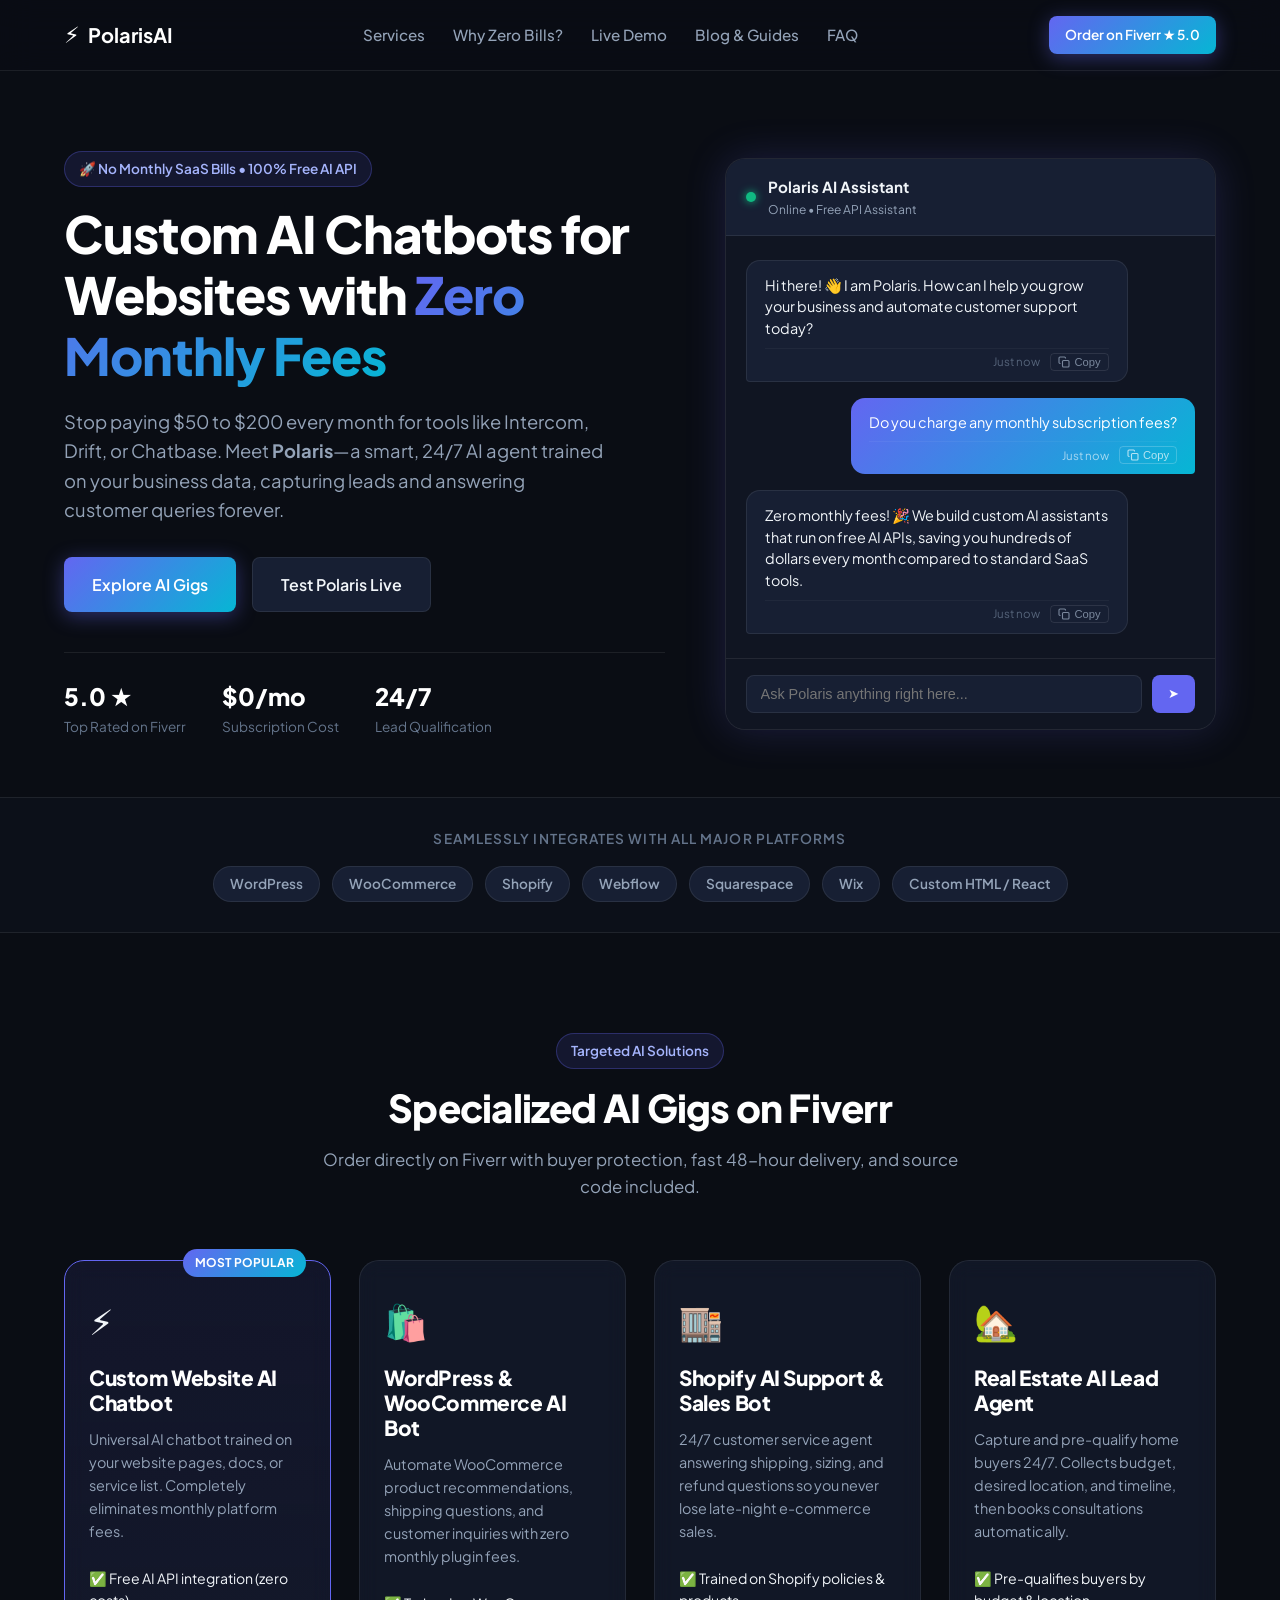
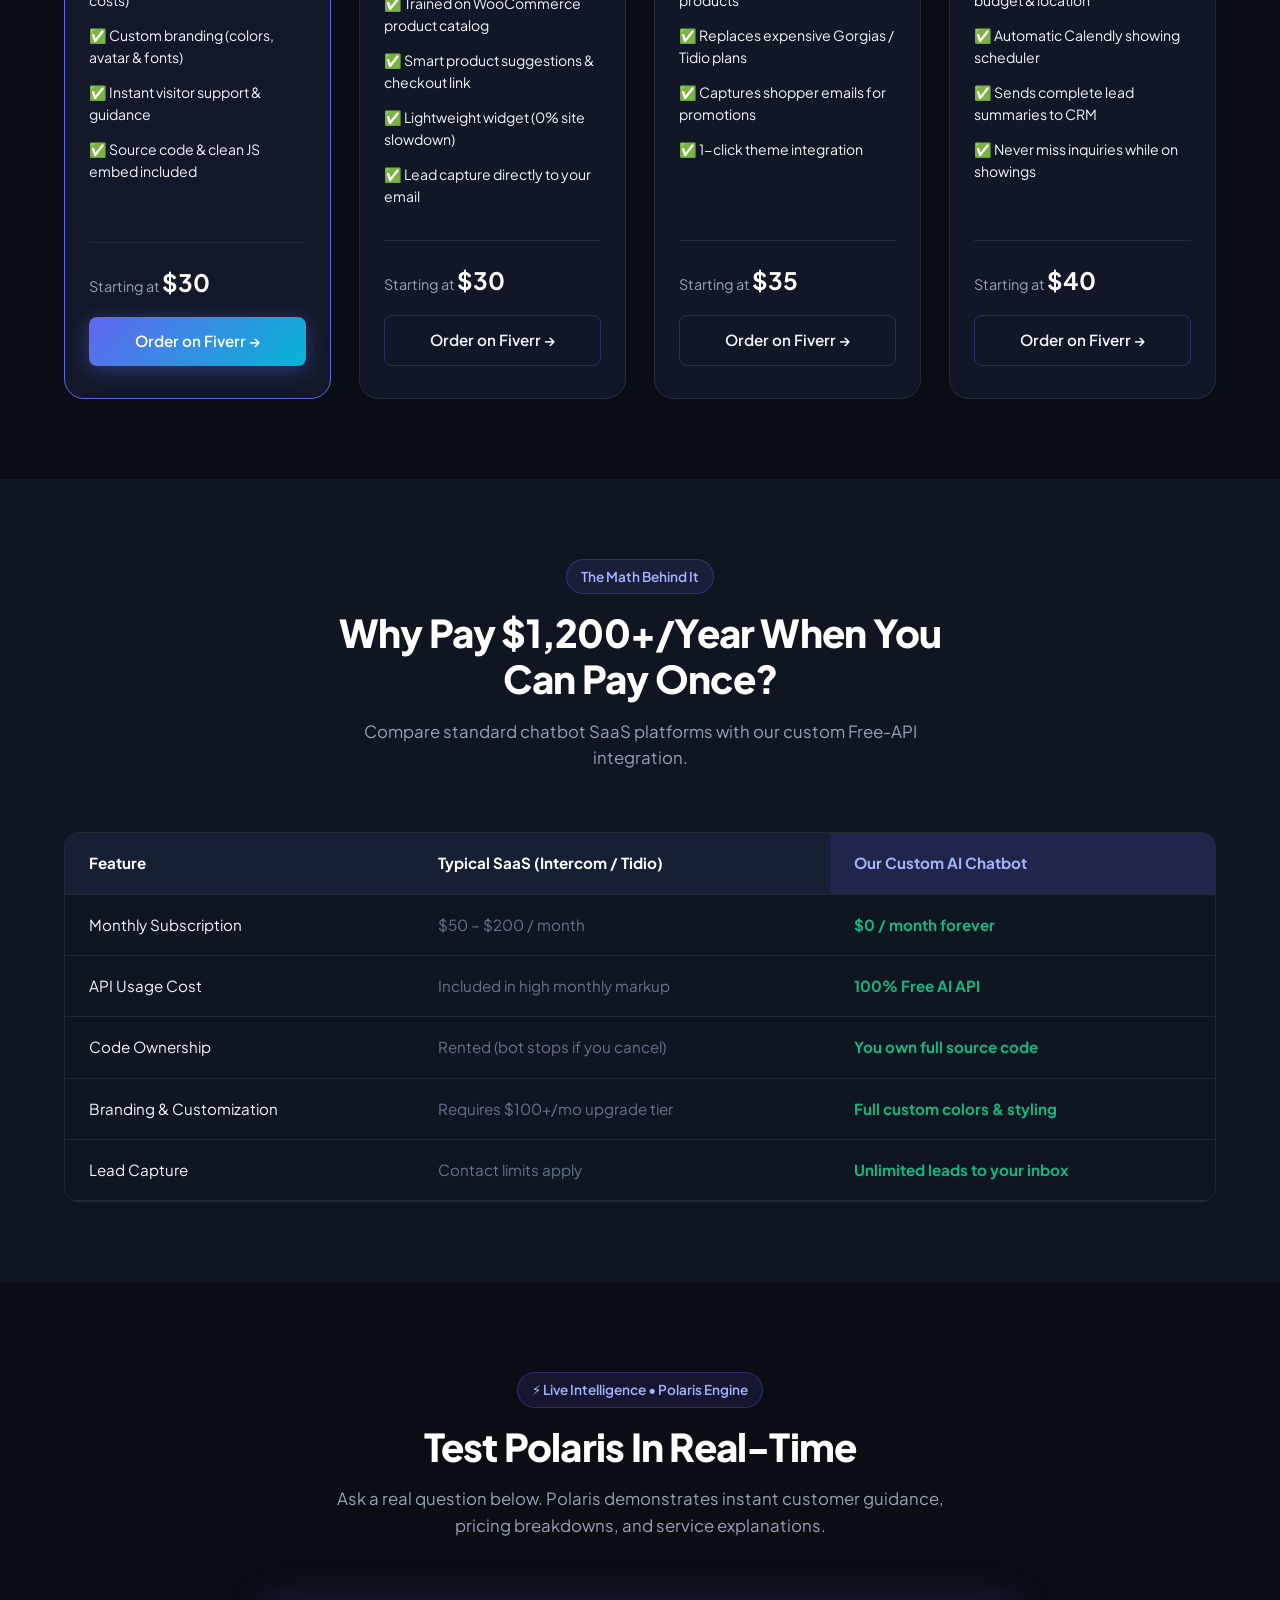
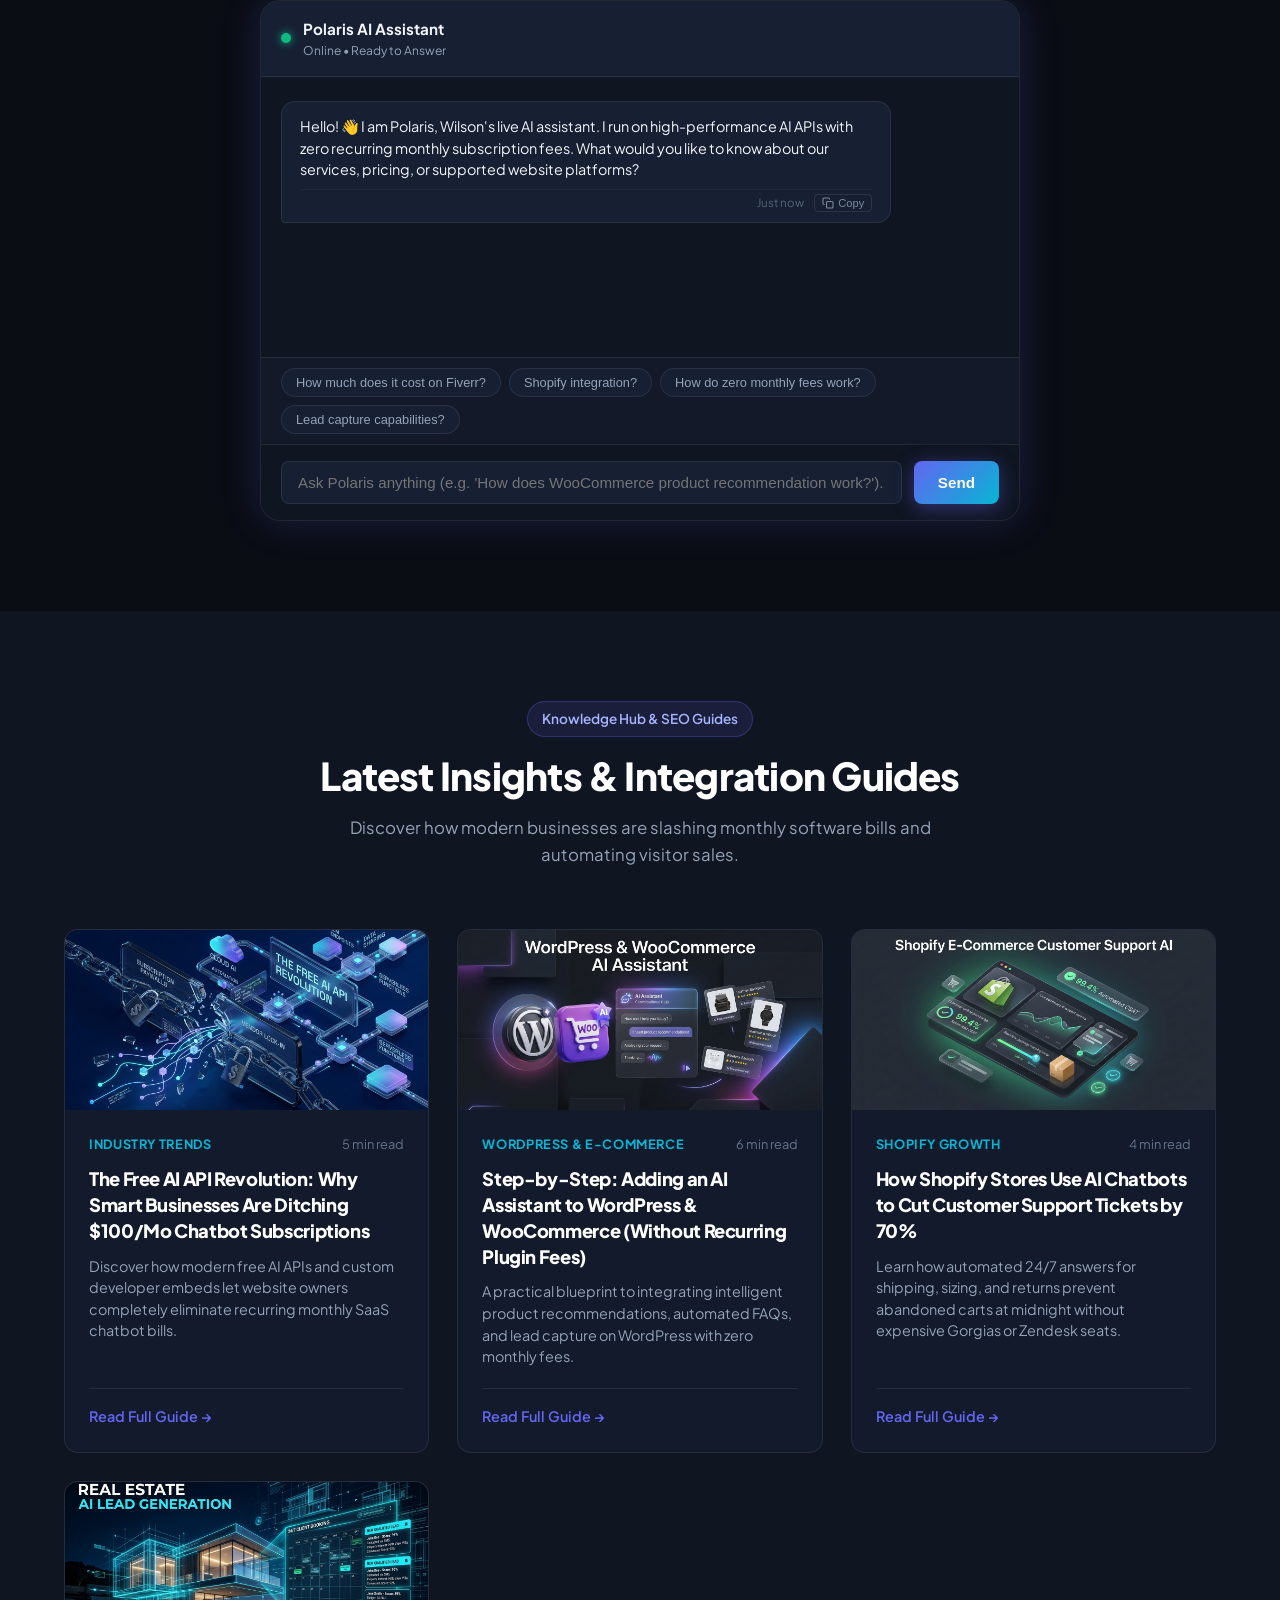
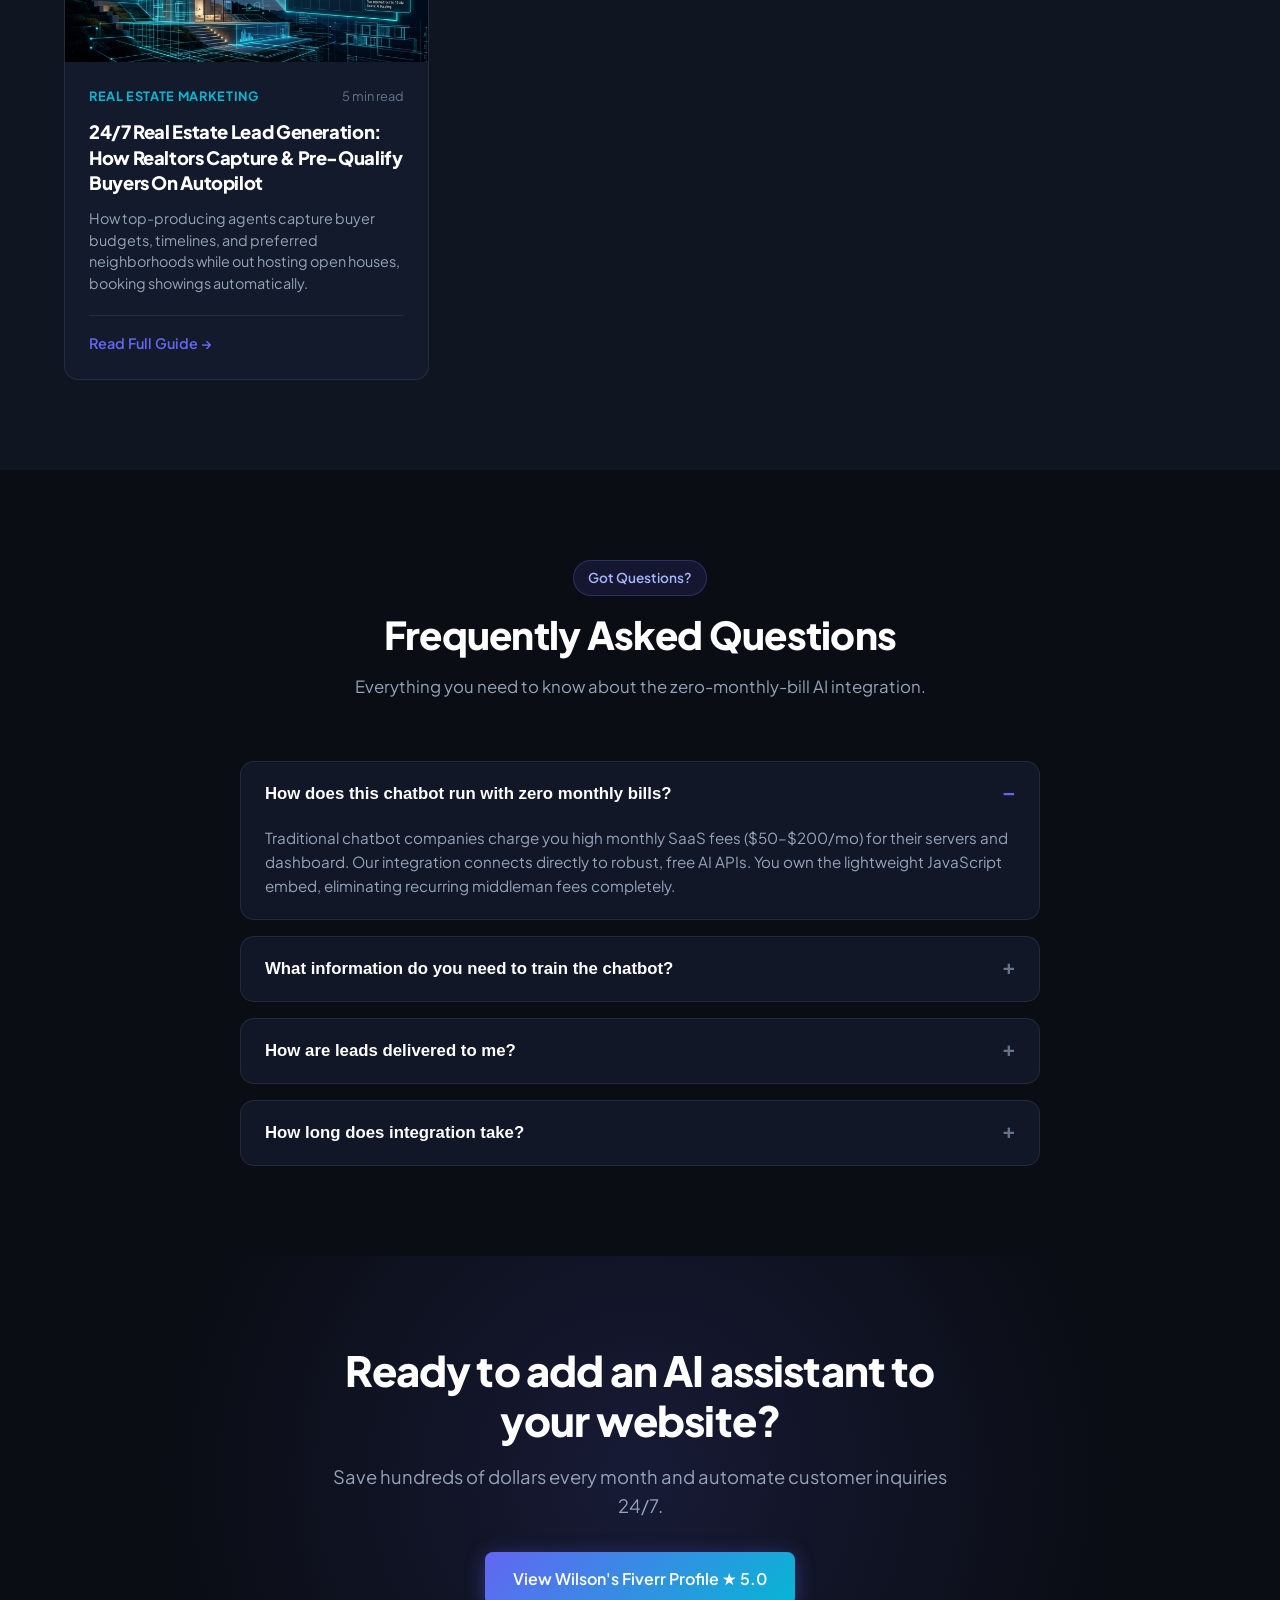
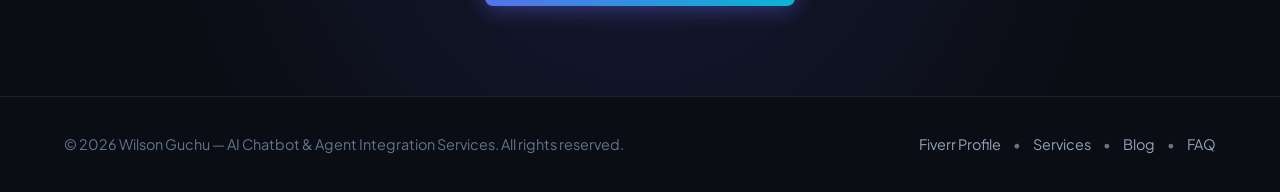
==== commit c237389f: "comit 2" ====
--- a/index.html
+++ b/index.html
@@ -3,21 +3,23 @@
 <head>
   <meta charset="UTF-8">
   <meta name="viewport" content="width=device-width, initial-scale=1.0">
-  <title>Custom AI Chatbot Integration for Websites | Zero Monthly Bills</title>
-  <meta name="description" content="Hire an expert AI developer to build custom website chatbots and AI agents with ZERO monthly software fees. Powered by free AI APIs. WordPress, Shopify, Real Estate & more.">
-  <meta name="keywords" content="ai chatbot for website, custom ai agent integration, no monthly fee chatbot, chatgpt website integration, wordpress ai chatbot, shopify ai customer support, real estate lead generation bot, free ai api chatbot tutorial">
+  <title>Polaris AI — Custom AI Chatbot Integration for Websites | Zero Monthly Bills</title>
+  <meta name="description" content="Hire Wilson Guchu to build custom website chatbots and Polaris AI agents with ZERO monthly software fees. Powered by free AI APIs. WordPress, Shopify, Real Estate & more.">
+  <meta name="keywords" content="polaris ai, ai chatbot for website, custom ai agent integration, no monthly fee chatbot, chatgpt website integration, wordpress ai chatbot, shopify ai customer support, real estate lead generation bot">
   <link rel="canonical" href="https://no-monthly-fee-ai-chatbots.netlify.app/">
 
   <!-- Open Graph / Social Meta -->
   <meta property="og:type" content="website">
-  <meta property="og:title" content="Custom AI Chatbots for Websites — Zero Monthly Fees">
+  <meta property="og:title" content="Polaris AI — Custom Website Chatbots with Zero Monthly Fees">
   <meta property="og:description" content="Stop paying $50–$200/month for chatbot tools. Get a custom, branded AI agent integrated into your website powered by free AI APIs.">
   <meta property="og:url" content="https://no-monthly-fee-ai-chatbots.netlify.app/">
+  <meta property="og:image" content="https://no-monthly-fee-ai-chatbots.netlify.app/images/blog-free-ai-revolution.jpg">
 
   <!-- Twitter Meta -->
   <meta name="twitter:card" content="summary_large_image">
-  <meta name="twitter:title" content="Custom AI Chatbots for Websites | Zero Monthly Bills">
+  <meta name="twitter:title" content="Polaris AI — Custom Website Chatbots | Zero Monthly Bills">
   <meta name="twitter:description" content="Custom-trained AI agents for WordPress, Shopify, and Real Estate. Zero recurring SaaS fees.">
+  <meta name="twitter:image" content="https://no-monthly-fee-ai-chatbots.netlify.app/images/blog-free-ai-revolution.jpg">
 
   <!-- JSON-LD Structured Data for Google & AI Search Engines -->
   <script type="application/ld+json">
@@ -27,7 +29,7 @@
       {
         "@type": "ProfessionalService",
         "@id": "https://no-monthly-fee-ai-chatbots.netlify.app/#service",
-        "name": "Wilson Guchu — AI Chatbot & Agent Integration Services",
+        "name": "Wilson Guchu — Polaris AI Chatbot & Agent Integration Services",
         "url": "https://no-monthly-fee-ai-chatbots.netlify.app/",
         "description": "Professional integration of custom AI chatbots, customer support agents, and lead generation bots into websites with zero monthly subscription fees.",
         "provider": {
@@ -74,42 +76,6 @@
         ]
       },
       {
-        "@type": "Blog",
-        "@id": "https://no-monthly-fee-ai-chatbots.netlify.app/#blog",
-        "name": "AI Chatbot Integration & Automation Insights",
-        "description": "Guides and tutorials on building custom AI assistants, reducing monthly software overhead, and boosting website conversions.",
-        "blogPost": [
-          {
-            "@type": "BlogPosting",
-            "headline": "The Free AI API Revolution: Why Smart Businesses Are Ditching $100/Mo Chatbot Subscriptions in 2026",
-            "author": { "@type": "Person", "name": "Wilson Guchu" },
-            "datePublished": "2026-11-16",
-            "description": "How modern free AI APIs and custom embeds allow businesses to eliminate recurring monthly SaaS chatbot bills."
-          },
-          {
-            "@type": "BlogPosting",
-            "headline": "Step-by-Step: Adding an AI Assistant to WordPress & WooCommerce (Without Recurring Plugin Fees)",
-            "author": { "@type": "Person", "name": "Wilson Guchu" },
-            "datePublished": "2026-11-14",
-            "description": "Practical guide to integrating intelligent product recommendations and FAQ bots on WordPress with zero monthly fees."
-          },
-          {
-            "@type": "BlogPosting",
-            "headline": "How Shopify Stores Use AI Chatbots to Cut Customer Support Tickets by 70%",
-            "author": { "@type": "Person", "name": "Wilson Guchu" },
-            "datePublished": "2026-11-12",
-            "description": "Automating 24/7 order tracking, sizing, and refund answers for e-commerce stores without expensive Gorgias or Zendesk tiers."
-          },
-          {
-            "@type": "BlogPosting",
-            "headline": "24/7 Real Estate Lead Generation: How Realtors Capture & Pre-Qualify Buyers On Autopilot",
-            "author": { "@type": "Person", "name": "Wilson Guchu" },
-            "datePublished": "2026-11-10",
-            "description": "How top real estate agents qualify buyer budgets and book property showings 24/7 using AI."
-          }
-        ]
-      },
-      {
         "@type": "FAQPage",
         "mainEntity": [
           {
@@ -161,7 +127,7 @@
     <div class="container nav-container">
       <a href="#" class="logo">
         <span class="logo-icon">⚡</span>
-        <span class="logo-text">FreeAPI<strong>Bots</strong></span>
+        <span class="logo-text">Polaris<strong>AI</strong></span>
       </a>
       <nav class="nav">
         <a href="#services">Services</a>
@@ -181,11 +147,11 @@
         <div class="badge">🚀 No Monthly SaaS Bills • 100% Free AI API</div>
         <h1 class="hero-title">Custom AI Chatbots for Websites with <span class="gradient-text">Zero Monthly Fees</span></h1>
         <p class="hero-subtitle">
-          Stop paying $50 to $200 every month for tools like Intercom, Drift, or Chatbase. Get a smart, 24/7 AI agent trained on your business data, capturing leads and answering customer queries forever.
+          Stop paying $50 to $200 every month for tools like Intercom, Drift, or Chatbase. Meet <strong>Polaris</strong>—a smart, 24/7 AI agent trained on your business data, capturing leads and answering customer queries forever.
         </p>
         <div class="hero-actions">
           <a href="#services" class="btn btn-primary btn-lg">Explore AI Gigs</a>
-          <a href="#demo" class="btn btn-secondary btn-lg">Test Live AI Assistant</a>
+          <a href="#demo" class="btn btn-secondary btn-lg">Test Polaris Live</a>
         </div>
         <div class="hero-stats">
           <div class="stat-item">
@@ -208,23 +174,44 @@
           <div class="chat-header">
             <div class="chat-status-dot"></div>
             <div>
-              <div class="chat-title">Website AI Assistant</div>
-              <div class="chat-status">Live • Powered by NVIDIA Nemotron</div>
+              <div class="chat-title">Polaris AI Assistant</div>
+              <div class="chat-status">Online • Free API Assistant</div>
             </div>
           </div>
           <div class="chat-body" id="heroChatBody">
             <div class="chat-bubble bot">
-              Hi there! 👋 Welcome to our website. How can I help you grow your business today?
+              <div class="bubble-text">Hi there! 👋 I am Polaris. How can I help you grow your business and automate customer support today?</div>
+              <div class="bubble-meta">
+                <span class="bubble-time">Just now</span>
+                <button type="button" class="copy-btn" onclick="copyMessageText(this)" title="Copy text">
+                  <svg class="copy-icon" viewBox="0 0 24 24" width="12" height="12" fill="none" stroke="currentColor" stroke-width="2.2"><rect x="9" y="9" width="13" height="13" rx="2" ry="2"></rect><path d="M5 15H4a2 2 0 0 1-2-2V4a2 2 0 0 1 2-2h9a2 2 0 0 1 2 2v1"></path></svg>
+                  <span class="copy-label">Copy</span>
+                </button>
+              </div>
             </div>
             <div class="chat-bubble user">
-              Do you charge any monthly subscription fees?
+              <div class="bubble-text">Do you charge any monthly subscription fees?</div>
+              <div class="bubble-meta">
+                <span class="bubble-time">Just now</span>
+                <button type="button" class="copy-btn" onclick="copyMessageText(this)" title="Copy text">
+                  <svg class="copy-icon" viewBox="0 0 24 24" width="12" height="12" fill="none" stroke="currentColor" stroke-width="2.2"><rect x="9" y="9" width="13" height="13" rx="2" ry="2"></rect><path d="M5 15H4a2 2 0 0 1-2-2V4a2 2 0 0 1 2-2h9a2 2 0 0 1 2 2v1"></path></svg>
+                  <span class="copy-label">Copy</span>
+                </button>
+              </div>
             </div>
             <div class="chat-bubble bot">
-              Zero monthly fees! 🎉 We build custom AI assistants that run on free AI APIs, saving you hundreds of dollars every month compared to standard SaaS tools.
+              <div class="bubble-text">Zero monthly fees! 🎉 We build custom AI assistants that run on free AI APIs, saving you hundreds of dollars every month compared to standard SaaS tools.</div>
+              <div class="bubble-meta">
+                <span class="bubble-time">Just now</span>
+                <button type="button" class="copy-btn" onclick="copyMessageText(this)" title="Copy text">
+                  <svg class="copy-icon" viewBox="0 0 24 24" width="12" height="12" fill="none" stroke="currentColor" stroke-width="2.2"><rect x="9" y="9" width="13" height="13" rx="2" ry="2"></rect><path d="M5 15H4a2 2 0 0 1-2-2V4a2 2 0 0 1 2-2h9a2 2 0 0 1 2 2v1"></path></svg>
+                  <span class="copy-label">Copy</span>
+                </button>
+              </div>
             </div>
           </div>
           <form class="chat-footer" id="heroChatForm" onsubmit="handleHeroChatSubmit(event)">
-            <input type="text" id="heroUserInput" placeholder="Type any question and press Enter..." autocomplete="off">
+            <input type="text" id="heroUserInput" placeholder="Ask Polaris anything right here..." autocomplete="off">
             <button type="submit" class="chat-send-btn">➤</button>
           </form>
         </div>
@@ -380,43 +367,50 @@
     </div>
   </section>
 
-  <!-- Interactive Live Demo Section (POWERED BY LIVE NVIDIA AI) -->
+  <!-- Interactive Live Demo Section -->
   <section class="demo-section" id="demo">
     <div class="container">
       <div class="section-header">
-        <div class="badge">⚡ Live Intelligence • NVIDIA Nemotron Powered</div>
-        <h2>Test the Live AI Assistant In Real-Time</h2>
-        <p>Ask a real question below. This widget is connected live to a high-performance AI model to demonstrate instant customer guidance.</p>
+        <div class="badge">⚡ Live Intelligence • Polaris Engine</div>
+        <h2>Test Polaris In Real-Time</h2>
+        <p>Ask a real question below. Polaris demonstrates instant customer guidance, pricing breakdowns, and service explanations.</p>
       </div>
 
       <div class="interactive-chat-box">
         <div class="chat-header">
           <div class="chat-status-dot"></div>
           <div>
-            <div class="chat-title">Wilson Guchu AI Assistant</div>
-            <div class="chat-status">Live Connected • NVIDIA Nemotron 120B</div>
+            <div class="chat-title">Polaris AI Assistant</div>
+            <div class="chat-status">Online • Ready to Answer</div>
           </div>
         </div>
         <div class="interactive-chat-messages" id="interactiveChat">
           <div class="chat-bubble bot">
-            Hello! 👋 I am Wilson's live AI assistant. I run on high-performance AI APIs with zero recurring monthly subscription fees. What would you like to know about our services, pricing, or supported website platforms?
+            <div class="bubble-text">Hello! 👋 I am Polaris, Wilson's live AI assistant. I run on high-performance AI APIs with zero recurring monthly subscription fees. What would you like to know about our services, pricing, or supported website platforms?</div>
+            <div class="bubble-meta">
+              <span class="bubble-time">Just now</span>
+              <button type="button" class="copy-btn" onclick="copyMessageText(this)" title="Copy text">
+                <svg class="copy-icon" viewBox="0 0 24 24" width="12" height="12" fill="none" stroke="currentColor" stroke-width="2.2"><rect x="9" y="9" width="13" height="13" rx="2" ry="2"></rect><path d="M5 15H4a2 2 0 0 1-2-2V4a2 2 0 0 1 2-2h9a2 2 0 0 1 2 2v1"></path></svg>
+                <span class="copy-label">Copy</span>
+              </button>
+            </div>
           </div>
         </div>
         <div class="quick-chips">
-          <button class="chip" onclick="sendQuickMessage('How much does it cost to integrate on Fiverr?')">How much does it cost on Fiverr?</button>
+          <button class="chip" onclick="sendQuickMessage('How much does it cost on Fiverr?')">How much does it cost on Fiverr?</button>
           <button class="chip" onclick="sendQuickMessage('Can you build an AI bot for my Shopify store?')">Shopify integration?</button>
-          <button class="chip" onclick="sendQuickMessage('How do I avoid monthly subscription fees?')">How do zero monthly fees work?</button>
+          <button class="chip" onclick="sendQuickMessage('How do zero monthly fees work?')">How do zero monthly fees work?</button>
           <button class="chip" onclick="sendQuickMessage('Can the bot capture customer emails and leads?')">Lead capture capabilities?</button>
         </div>
         <form class="interactive-chat-form" id="chatForm" onsubmit="handleChatSubmit(event)">
-          <input type="text" id="userInput" placeholder="Ask anything in real time (e.g. 'Can this work with my WordPress blog?')..." autocomplete="off">
+          <input type="text" id="userInput" placeholder="Ask Polaris anything (e.g. 'How does WooCommerce product recommendation work?')..." autocomplete="off">
           <button type="submit" class="btn btn-primary">Send</button>
         </form>
       </div>
     </div>
   </section>
 
-  <!-- NEW: SEO Blogs & Guides Section -->
+  <!-- SEO Blogs & Guides Section (Links to Dedicated Pages) -->
   <section class="blog-section" id="blog">
     <div class="container">
       <div class="section-header">
@@ -427,56 +421,76 @@
 
       <div class="blog-grid">
         <!-- Blog 1 -->
-        <article class="blog-card" onclick="openBlogModal('free-ai-revolution')">
-          <div class="blog-meta-top">
-            <span class="blog-cat">Industry Trends</span>
-            <span class="blog-read">5 min read</span>
-          </div>
-          <h3>The Free AI API Revolution: Why Smart Businesses Are Ditching $100/Mo Chatbot Subscriptions in 2026</h3>
-          <p>Discover how modern free AI APIs and custom developer embeds let website owners completely eliminate recurring monthly SaaS chatbot bills.</p>
-          <div class="blog-footer">
-            <span class="read-more">Read Full Guide →</span>
-          </div>
-        </article>
+        <a href="blog/free-ai-revolution.html" class="blog-card">
+          <div class="blog-card-img-wrap">
+            <img src="images/blog-free-ai-revolution.jpg" alt="The Free AI API Revolution" class="blog-card-img" loading="lazy">
+          </div>
+          <div class="blog-card-content">
+            <div class="blog-meta-top">
+              <span class="blog-cat">Industry Trends</span>
+              <span class="blog-read">5 min read</span>
+            </div>
+            <h3>The Free AI API Revolution: Why Smart Businesses Are Ditching $100/Mo Chatbot Subscriptions</h3>
+            <p>Discover how modern free AI APIs and custom developer embeds let website owners completely eliminate recurring monthly SaaS chatbot bills.</p>
+            <div class="blog-footer">
+              <span class="read-more">Read Full Guide →</span>
+            </div>
+          </div>
+        </a>
 
         <!-- Blog 2 -->
-        <article class="blog-card" onclick="openBlogModal('wordpress-ai-guide')">
-          <div class="blog-meta-top">
-            <span class="blog-cat">WordPress & E-Commerce</span>
-            <span class="blog-read">6 min read</span>
-          </div>
-          <h3>Step-by-Step: Adding an AI Assistant to WordPress & WooCommerce (Without Recurring Plugin Fees)</h3>
-          <p>A practical blueprint to integrating intelligent product recommendations, automated FAQs, and lead capture on WordPress with zero monthly fees.</p>
-          <div class="blog-footer">
-            <span class="read-more">Read Full Guide →</span>
-          </div>
-        </article>
+        <a href="blog/wordpress-ai-guide.html" class="blog-card">
+          <div class="blog-card-img-wrap">
+            <img src="images/blog-wordpress-ai.jpg" alt="WordPress and WooCommerce AI Assistant" class="blog-card-img" loading="lazy">
+          </div>
+          <div class="blog-card-content">
+            <div class="blog-meta-top">
+              <span class="blog-cat">WordPress & E-Commerce</span>
+              <span class="blog-read">6 min read</span>
+            </div>
+            <h3>Step-by-Step: Adding an AI Assistant to WordPress & WooCommerce (Without Recurring Plugin Fees)</h3>
+            <p>A practical blueprint to integrating intelligent product recommendations, automated FAQs, and lead capture on WordPress with zero monthly fees.</p>
+            <div class="blog-footer">
+              <span class="read-more">Read Full Guide →</span>
+            </div>
+          </div>
+        </a>
 
         <!-- Blog 3 -->
-        <article class="blog-card" onclick="openBlogModal('shopify-support-playbook')">
-          <div class="blog-meta-top">
-            <span class="blog-cat">Shopify Growth</span>
-            <span class="blog-read">4 min read</span>
-          </div>
-          <h3>How Shopify Stores Use AI Chatbots to Cut Customer Support Tickets by 70%</h3>
-          <p>Learn how automated 24/7 answers for shipping, sizing, and returns prevent abandoned carts at midnight without expensive Gorgias or Zendesk seats.</p>
-          <div class="blog-footer">
-            <span class="read-more">Read Full Guide →</span>
-          </div>
-        </article>
+        <a href="blog/shopify-support-playbook.html" class="blog-card">
+          <div class="blog-card-img-wrap">
+            <img src="images/blog-shopify-ai.jpg" alt="Shopify AI Customer Support" class="blog-card-img" loading="lazy">
+          </div>
+          <div class="blog-card-content">
+            <div class="blog-meta-top">
+              <span class="blog-cat">Shopify Growth</span>
+              <span class="blog-read">4 min read</span>
+            </div>
+            <h3>How Shopify Stores Use AI Chatbots to Cut Customer Support Tickets by 70%</h3>
+            <p>Learn how automated 24/7 answers for shipping, sizing, and returns prevent abandoned carts at midnight without expensive Gorgias or Zendesk seats.</p>
+            <div class="blog-footer">
+              <span class="read-more">Read Full Guide →</span>
+            </div>
+          </div>
+        </a>
 
         <!-- Blog 4 -->
-        <article class="blog-card" onclick="openBlogModal('real-estate-lead-gen')">
-          <div class="blog-meta-top">
-            <span class="blog-cat">Real Estate Marketing</span>
-            <span class="blog-read">5 min read</span>
-          </div>
-          <h3>24/7 Real Estate Lead Generation: How Realtors Capture & Pre-Qualify Buyers On Autopilot</h3>
-          <p>How top-producing agents capture buyer budgets, timelines, and preferred neighborhoods while out hosting open houses, booking showings automatically.</p>
-          <div class="blog-footer">
-            <span class="read-more">Read Full Guide →</span>
-          </div>
-        </article>
+        <a href="blog/real-estate-lead-gen.html" class="blog-card">
+          <div class="blog-card-img-wrap">
+            <img src="images/blog-real-estate-ai.jpg" alt="Real Estate AI Lead Generation" class="blog-card-img" loading="lazy">
+          </div>
+          <div class="blog-card-content">
+            <div class="blog-meta-top">
+              <span class="blog-cat">Real Estate Marketing</span>
+              <span class="blog-read">5 min read</span>
+            </div>
+            <h3>24/7 Real Estate Lead Generation: How Realtors Capture & Pre-Qualify Buyers On Autopilot</h3>
+            <p>How top-producing agents capture buyer budgets, timelines, and preferred neighborhoods while out hosting open houses, booking showings automatically.</p>
+            <div class="blog-footer">
+              <span class="read-more">Read Full Guide →</span>
+            </div>
+          </div>
+        </a>
       </div>
     </div>
   </section>
@@ -540,25 +554,11 @@
       <p class="footer-links">
         <a href="https://www.fiverr.com/wilson_guchu" target="_blank" rel="noopener">Fiverr Profile</a> •
         <a href="#services">Services</a> •
-        <a href="#blog">Blog</a> •
+        <a href="blog/index.html">Blog</a> •
         <a href="#faq">FAQ</a>
       </p>
     </div>
   </footer>
-
-  <!-- Modal for In-Depth Blog Articles -->
-  <div class="modal-overlay" id="blogModal">
-    <div class="modal-dialog">
-      <button class="modal-close" onclick="closeBlogModal()">✕</button>
-      <div class="modal-header">
-        <div class="modal-meta" id="modalMeta">Category • Date</div>
-        <h2 class="modal-title" id="modalTitle">Article Title</h2>
-      </div>
-      <div class="modal-body" id="modalBody">
-        <!-- Injected via script.js -->
-      </div>
-    </div>
-  </div>
 
   <script src="script.js"></script>
 </body>
--- a/styles.css
+++ b/styles.css
@@ -290,11 +290,80 @@
 
 .chat-bubble {
   max-width: 85%;
-  padding: 12px 18px;
+  padding: 14px 18px 10px;
   border-radius: var(--radius-md);
   font-size: 0.9rem;
   line-height: 1.5;
   animation: fadeIn 0.25s ease-in;
+  display: flex;
+  flex-direction: column;
+  gap: 8px;
+  position: relative;
+}
+
+.bubble-text {
+  word-break: break-word;
+}
+
+.bubble-meta {
+  display: flex;
+  align-items: center;
+  justify-content: flex-end;
+  gap: 10px;
+  font-size: 0.72rem;
+  opacity: 0.8;
+  padding-top: 4px;
+  border-top: 1px solid rgba(255, 255, 255, 0.06);
+}
+
+.chat-bubble.bot .bubble-meta {
+  border-top-color: rgba(255, 255, 255, 0.05);
+}
+
+.bubble-time {
+  color: var(--text-dim);
+  font-feature-settings: "tnum";
+}
+
+.chat-bubble.user .bubble-time {
+  color: rgba(255, 255, 255, 0.75);
+}
+
+.copy-btn {
+  background: transparent;
+  border: 1px solid rgba(255, 255, 255, 0.12);
+  border-radius: 4px;
+  color: var(--text-muted);
+  cursor: pointer;
+  display: inline-flex;
+  align-items: center;
+  gap: 4px;
+  padding: 2px 7px;
+  font-size: 0.7rem;
+  font-weight: 500;
+  transition: all 0.2s ease;
+}
+
+.copy-btn:hover {
+  background: rgba(255, 255, 255, 0.1);
+  color: #fff;
+  border-color: rgba(255, 255, 255, 0.25);
+}
+
+.chat-bubble.user .copy-btn {
+  color: rgba(255, 255, 255, 0.85);
+  border-color: rgba(255, 255, 255, 0.25);
+}
+
+.chat-bubble.user .copy-btn:hover {
+  background: rgba(255, 255, 255, 0.2);
+  color: #fff;
+}
+
+.copy-btn.copied {
+  background: rgba(16, 185, 129, 0.2);
+  border-color: var(--success);
+  color: var(--success);
 }
 
 @keyframes fadeIn {
@@ -636,7 +705,7 @@
 }
 
 /* ==========================================================================
-   Blog & SEO Articles Section
+   Blog Cards & Dedicated Article Pages Styling
    ========================================================================== */
 .blog-section {
   padding: 90px 0;
@@ -653,23 +722,50 @@
   background: var(--bg-card);
   border: 1px solid var(--border-color);
   border-radius: var(--radius-md);
-  padding: 28px 24px;
+  overflow: hidden;
   display: flex;
   flex-direction: column;
-  cursor: pointer;
-  transition: transform 0.25s, border-color 0.25s;
+  text-decoration: none;
+  color: inherit;
+  transition: transform 0.25s, border-color 0.25s, box-shadow 0.25s;
 }
 
 .blog-card:hover {
-  transform: translateY(-5px);
+  transform: translateY(-6px);
   border-color: var(--border-highlight);
+  box-shadow: 0 12px 30px rgba(0, 0, 0, 0.4);
+}
+
+.blog-card-img-wrap {
+  width: 100%;
+  height: 180px;
+  overflow: hidden;
+  background: var(--bg-tertiary);
+}
+
+.blog-card-img {
+  width: 100%;
+  height: 100%;
+  object-fit: cover;
+  transition: transform 0.4s ease;
+}
+
+.blog-card:hover .blog-card-img {
+  transform: scale(1.05);
+}
+
+.blog-card-content {
+  padding: 24px;
+  display: flex;
+  flex-direction: column;
+  flex-grow: 1;
 }
 
 .blog-meta-top {
   display: flex;
   justify-content: space-between;
   align-items: center;
-  margin-bottom: 14px;
+  margin-bottom: 12px;
   font-size: 0.8rem;
 }
 
@@ -708,98 +804,130 @@
   color: var(--accent-primary);
   font-size: 0.9rem;
   font-weight: 600;
-}
-
-/* Modal Article Reader */
-.modal-overlay {
-  position: fixed;
-  top: 0;
-  left: 0;
-  width: 100vw;
-  height: 100vh;
-  background: rgba(0, 0, 0, 0.75);
-  backdrop-filter: blur(8px);
-  z-index: 1000;
-  display: none;
+  display: inline-flex;
+  align-items: center;
+  gap: 6px;
+}
+
+/* Dedicated Blog Article Page Layout */
+.article-header {
+  padding: 70px 0 40px;
+  text-align: center;
+}
+
+.breadcrumb {
+  display: flex;
   align-items: center;
   justify-content: center;
-  padding: 20px;
-}
-
-.modal-overlay.active {
-  display: flex;
-}
-
-.modal-dialog {
-  background: var(--bg-secondary);
-  border: 1px solid var(--border-color);
+  gap: 8px;
+  font-size: 0.85rem;
+  color: var(--text-dim);
+  margin-bottom: 20px;
+}
+
+.breadcrumb a {
+  color: var(--text-muted);
+  text-decoration: none;
+}
+
+.breadcrumb a:hover {
+  color: #fff;
+}
+
+.article-title {
+  font-size: 2.8rem;
+  max-width: 860px;
+  margin: 0 auto 20px;
+  line-height: 1.25;
+}
+
+.article-meta-bar {
+  display: flex;
+  align-items: center;
+  justify-content: center;
+  gap: 20px;
+  font-size: 0.9rem;
+  color: var(--text-muted);
+}
+
+.article-container {
+  max-width: 820px;
+  margin: 0 auto;
+  padding: 0 24px 100px;
+}
+
+.article-hero-img-wrap {
+  width: 100%;
   border-radius: var(--radius-lg);
-  max-width: 720px;
+  overflow: hidden;
+  margin-bottom: 48px;
+  border: 1px solid var(--border-color);
+  box-shadow: 0 16px 40px rgba(0, 0, 0, 0.5);
+}
+
+.article-hero-img {
   width: 100%;
-  max-height: 85vh;
-  overflow-y: auto;
-  padding: 36px 32px;
-  position: relative;
-  box-shadow: 0 10px 40px rgba(0, 0, 0, 0.6);
-}
-
-.modal-close {
-  position: absolute;
-  top: 20px;
-  right: 20px;
+  height: auto;
+  display: block;
+}
+
+.article-body {
+  color: #cbd5e1;
+  font-size: 1.1rem;
+  line-height: 1.8;
+}
+
+.article-body h2 {
+  font-size: 1.8rem;
+  margin: 40px 0 18px;
+  color: #fff;
+}
+
+.article-body h3 {
+  font-size: 1.35rem;
+  margin: 32px 0 14px;
+  color: #fff;
+}
+
+.article-body p {
+  margin-bottom: 22px;
+}
+
+.article-body ul, .article-body ol {
+  margin: 0 0 24px 28px;
+}
+
+.article-body li {
+  margin-bottom: 10px;
+}
+
+.article-body blockquote {
+  border-left: 4px solid var(--accent-primary);
+  padding: 16px 24px;
   background: var(--bg-tertiary);
-  border: 1px solid var(--border-color);
-  color: var(--text-muted);
-  width: 32px;
-  height: 32px;
-  border-radius: 50%;
-  cursor: pointer;
-  display: flex;
-  align-items: center;
-  justify-content: center;
-  font-size: 1rem;
-}
-
-.modal-close:hover {
-  color: #fff;
-}
-
-.modal-meta {
-  color: var(--accent-secondary);
-  font-size: 0.85rem;
-  font-weight: 600;
-  margin-bottom: 8px;
-}
-
-.modal-title {
-  font-size: 1.7rem;
+  border-radius: 0 var(--radius-sm) var(--radius-sm) 0;
+  margin: 32px 0;
+  font-style: italic;
+  color: #e2e8f0;
+}
+
+.article-cta-box {
+  background: linear-gradient(135deg, rgba(99, 102, 241, 0.15) 0%, rgba(6, 182, 212, 0.15) 100%);
+  border: 1px solid var(--accent-primary);
+  border-radius: var(--radius-md);
+  padding: 32px;
+  margin: 48px 0;
+  text-align: center;
+}
+
+.article-cta-box h3 {
+  font-size: 1.4rem;
+  margin-bottom: 12px;
+}
+
+.article-cta-box p {
+  color: var(--text-muted);
   margin-bottom: 24px;
-  line-height: 1.3;
-}
-
-.modal-body {
-  color: var(--text-muted);
-  font-size: 0.98rem;
-  line-height: 1.7;
-}
-
-.modal-body h3 {
-  font-size: 1.25rem;
-  margin: 24px 0 12px;
-  color: #fff;
-}
-
-.modal-body p {
-  margin-bottom: 16px;
-}
-
-.modal-body ul {
-  margin-left: 20px;
-  margin-bottom: 18px;
-}
-
-.modal-body li {
-  margin-bottom: 8px;
 }
 
 /* FAQ Section */
